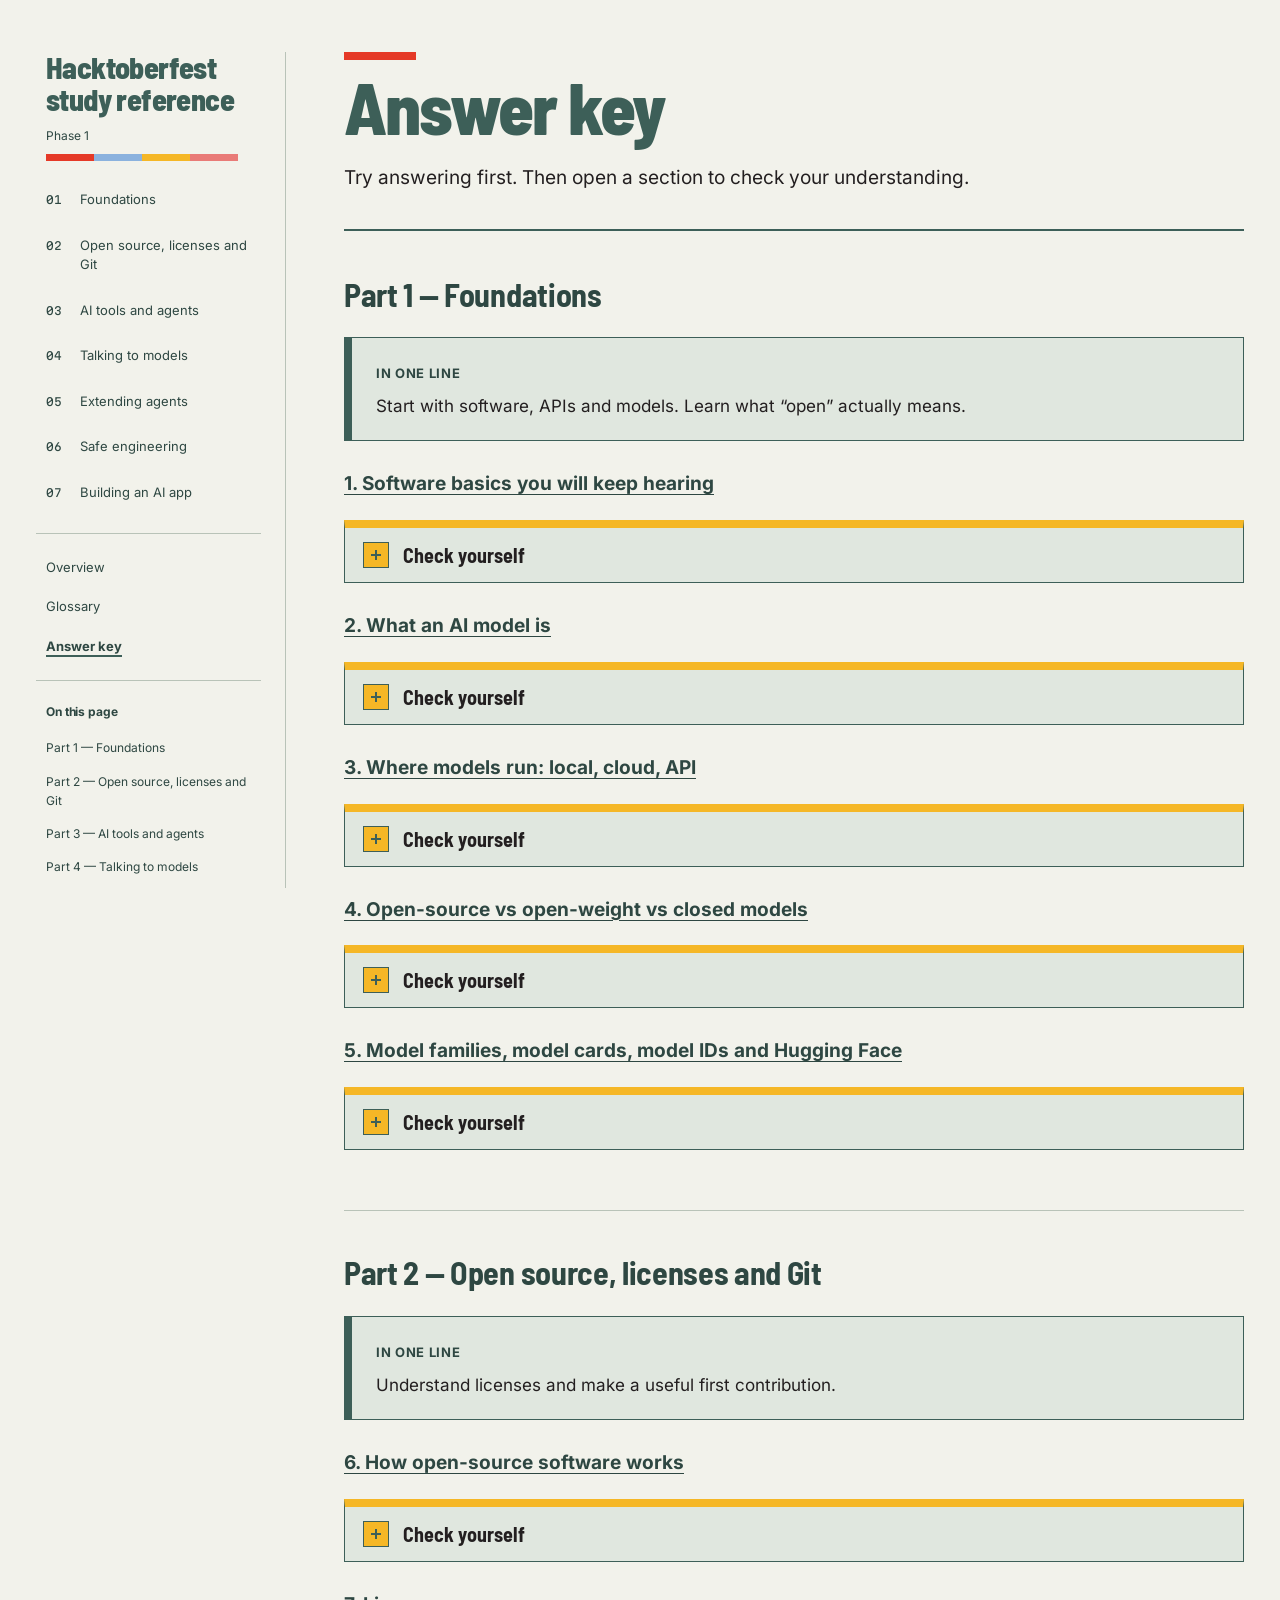
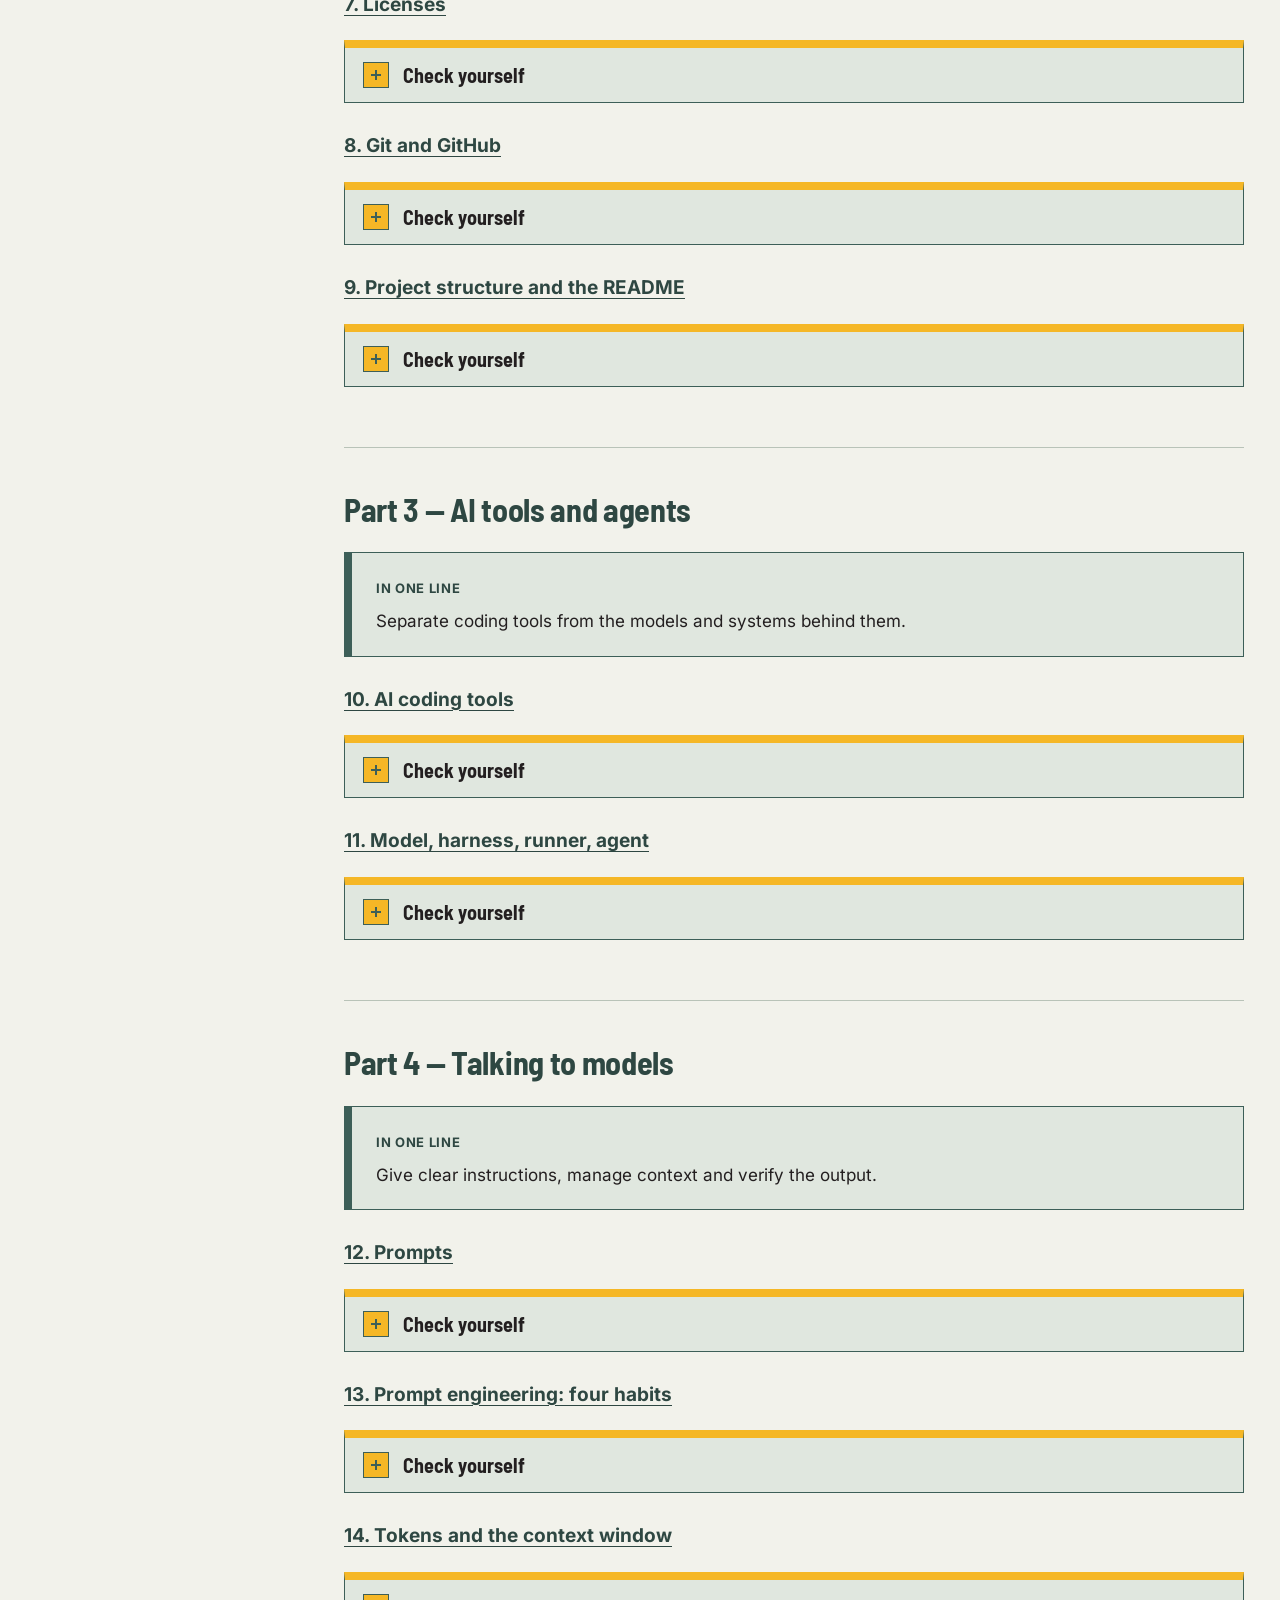
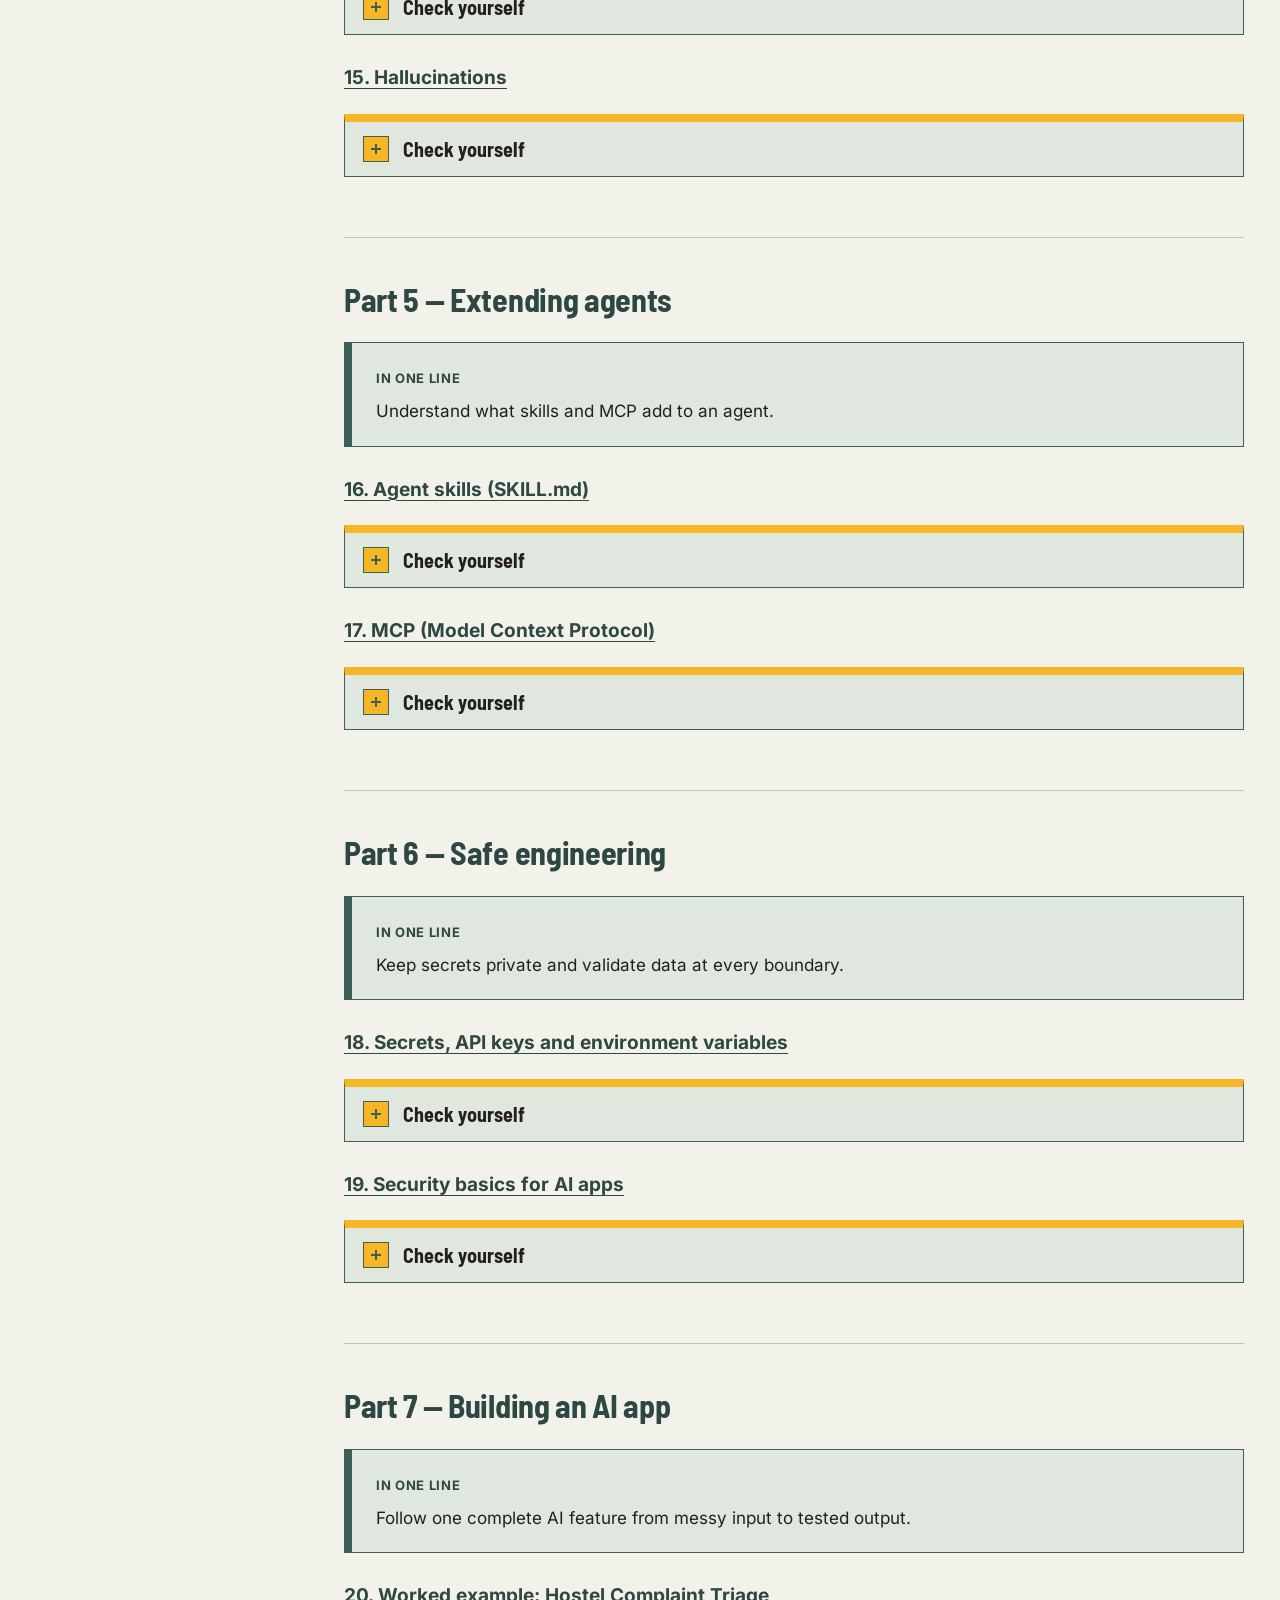
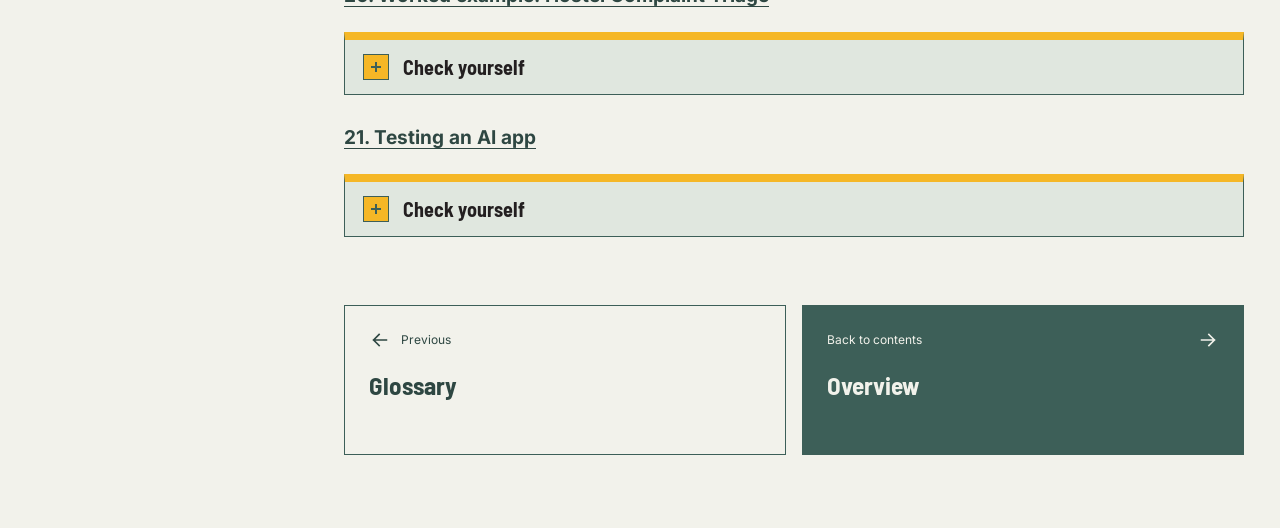
==== answers.html @ d486a361 "Deploy Hacktoberfest study reference" ====
<!doctype html><html lang="en">
<head><meta charset="utf-8"><meta name="viewport" content="width=device-width,initial-scale=1"><title>Answer key · Hacktoberfest study reference</title><meta name="description" content="Phase 1 study notes for first-year B.Tech students at NST SMRU."><link rel="stylesheet" href="assets/style.css"><script src="assets/site.js" defer></script></head>
<body><a class="skip" href="#main">Skip to content</a><div class="layout">
<aside aria-label="Study navigation"><a class="site-name" href="index.html">Hacktoberfest<br> study reference<span class="site-phase">Phase 1</span></a><details class="sidebar-menu" open><summary>Contents</summary><div class="sidebar-panel">
<nav class="part-nav" aria-label="Study Parts"><a href="part-1.html"><span class="nav-number">01</span><span>Foundations</span></a><a href="part-2.html"><span class="nav-number">02</span><span>Open source, licenses and Git</span></a><a href="part-3.html"><span class="nav-number">03</span><span>AI tools and agents</span></a><a href="part-4.html"><span class="nav-number">04</span><span>Talking to models</span></a><a href="part-5.html"><span class="nav-number">05</span><span>Extending agents</span></a><a href="part-6.html"><span class="nav-number">06</span><span>Safe engineering</span></a><a href="part-7.html"><span class="nav-number">07</span><span>Building an AI app</span></a></nav>
<nav class="reference-nav" aria-label="Reference pages"><a href="index.html">Overview</a><a href="glossary.html">Glossary</a><a href="answers.html" aria-current="page">Answer key</a></nav>
<nav class="page-toc" aria-label="On this page"><h2>On this page</h2><a href="#answer-part-1">Part 1 — Foundations</a><a href="#answer-part-2">Part 2 — Open source, licenses and Git</a><a href="#answer-part-3">Part 3 — AI tools and agents</a><a href="#answer-part-4">Part 4 — Talking to models</a><a href="#answer-part-5">Part 5 — Extending agents</a><a href="#answer-part-6">Part 6 — Safe engineering</a><a href="#answer-part-7">Part 7 — Building an AI app</a></nav></div></details></aside>
<main id="main">
<div class="page-heading"><h1>Answer key</h1><p>Try answering first. Then open a section to check your understanding.</p></div>
<section id="answer-part-1"><h2>Part 1 — Foundations</h2><div class="one-line"><strong>In one line</strong><p>Start with software, APIs and models. Learn what “open” actually means.</p></div><h3><a href="part-1.html#section-1">1. Software basics you will keep hearing</a></h3><details class="check"><summary>Check yourself</summary><ol><li><p><strong>What is the difference between the frontend and the backend?</strong></p><details class="answer-reveal"><summary>Reveal answer</summary><div class="answer">The frontend is what users see. The backend runs on a server and handles data and logic.</div></details></li><li><p><strong>Name the parts of an API request.</strong></p><details class="answer-reveal"><summary>Reveal answer</summary><div class="answer">Method, URL, headers, and body.</div></details></li><li><p><strong>What does status code 401 usually mean?</strong></p><details class="answer-reveal"><summary>Reveal answer</summary><div class="answer">A missing or wrong key (unauthorized).</div></details></li></ol></details><h3><a href="part-1.html#section-2">2. What an AI model is</a></h3><details class="check"><summary>Check yourself</summary><ol><li><p><strong>What is the difference between training and inference?</strong></p><details class="answer-reveal"><summary>Reveal answer</summary><div class="answer">Training adjusts the weights by learning from examples. Inference uses the trained model on new input.</div></details></li><li><p><strong>What does &quot;7B&quot; tell you about a model?</strong></p><details class="answer-reveal"><summary>Reveal answer</summary><div class="answer">It has about 7 billion parameters.</div></details></li><li><p><strong>Name two things besides weights that you need to run a model.</strong></p><details class="answer-reveal"><summary>Reveal answer</summary><div class="answer">Any two of: architecture, tokenizer, configuration, compatible software.</div></details></li></ol></details><h3><a href="part-1.html#section-3">3. Where models run: local, cloud, API</a></h3><details class="check"><summary>Check yourself</summary><ol><li><p><strong>Give one advantage and one disadvantage of running a model locally.</strong></p><details class="answer-reveal"><summary>Reveal answer</summary><div class="answer">For example: it&#x27;s free and private, but it&#x27;s limited by your laptop&#x27;s memory and speed.</div></details></li><li><p><strong>Is Ollama a model?</strong></p><details class="answer-reveal"><summary>Reveal answer</summary><div class="answer">No. It&#x27;s a runner.</div></details></li><li><p><strong>What does quantization do?</strong></p><details class="answer-reveal"><summary>Reveal answer</summary><div class="answer">It stores the weights with fewer bits, so the model is smaller and faster, with a small quality loss.</div></details></li></ol></details><h3><a href="part-1.html#section-4">4. Open-source vs open-weight vs closed models</a></h3><details class="check"><summary>Check yourself</summary><ol><li><p><strong>A company lets you use its model only through an API. Is the model open-weight?</strong></p><details class="answer-reveal"><summary>Reveal answer</summary><div class="answer">No. API-only access isn&#x27;t open-weight.</div></details></li><li><p><strong>Does the OSI definition require every piece of training data to be public?</strong></p><details class="answer-reveal"><summary>Reveal answer</summary><div class="answer">No. It requires enough information about the data.</div></details></li><li><p><strong>Is &quot;free to use&quot; the same as &quot;open source&quot;?</strong></p><details class="answer-reveal"><summary>Reveal answer</summary><div class="answer">No.</div></details></li></ol></details><h3><a href="part-1.html#section-5">5. Model families, model cards, model IDs and Hugging Face</a></h3><details class="check"><summary>Check yourself</summary><ol><li><p><strong>Why is &quot;we use Gemma&quot; not specific enough?</strong></p><details class="answer-reveal"><summary>Reveal answer</summary><div class="answer">Gemma is a family with many models. You need the exact model ID.</div></details></li><li><p><strong>What three things should you record about any model you use?</strong></p><details class="answer-reveal"><summary>Reveal answer</summary><div class="answer">The exact model ID and version, the source URL, and the license.</div></details></li><li><p><strong>What is a gated model?</strong></p><details class="answer-reveal"><summary>Reveal answer</summary><div class="answer">A model you must log in and accept the license for before downloading.</div></details></li></ol></details></section>
<section id="answer-part-2"><h2>Part 2 — Open source, licenses and Git</h2><div class="one-line"><strong>In one line</strong><p>Understand licenses and make a useful first contribution.</p></div><h3><a href="part-2.html#section-6">6. How open-source software works</a></h3><details class="check"><summary>Check yourself</summary><ol><li><p><strong>What is the difference between a fork and a branch?</strong></p><details class="answer-reveal"><summary>Reveal answer</summary><div class="answer">A fork is your own copy of someone&#x27;s repo. A branch is a line of work inside one repo.</div></details></li><li><p><strong>Which file explains how to contribute to a project?</strong></p><details class="answer-reveal"><summary>Reveal answer</summary><div class="answer">CONTRIBUTING.md.</div></details></li><li><p><strong>What makes a good first PR?</strong></p><details class="answer-reveal"><summary>Reveal answer</summary><div class="answer">Small, focused, tested, actually needed, and explained clearly.</div></details></li></ol></details><h3><a href="part-2.html#section-7">7. Licenses</a></h3><details class="check"><summary>Check yourself</summary><ol><li><p><strong>A repo is public but has no LICENSE. Can you freely copy its code?</strong></p><details class="answer-reveal"><summary>Reveal answer</summary><div class="answer">No. There is no automatic permission.</div></details></li><li><p><strong>When do GPL&#x27;s &quot;share the source&quot; duties apply?</strong></p><details class="answer-reveal"><summary>Reveal answer</summary><div class="answer">When you distribute the program or a changed copy.</div></details></li><li><p><strong>Your app is MIT and uses Gemma. Is Gemma now under MIT?</strong></p><details class="answer-reveal"><summary>Reveal answer</summary><div class="answer">No. Gemma keeps its own terms.</div></details></li></ol></details><h3><a href="part-2.html#section-8">8. Git and GitHub</a></h3><details class="check"><summary>Check yourself</summary><ol><li><p><strong>What is a commit?</strong></p><details class="answer-reveal"><summary>Reveal answer</summary><div class="answer">A saved snapshot of changes, with a message.</div></details></li><li><p><strong>Which command shows what will go into your next commit?</strong></p><details class="answer-reveal"><summary>Reveal answer</summary><div class="answer">git status.</div></details></li><li><p><strong>Why should .env be listed in .gitignore?</strong></p><details class="answer-reveal"><summary>Reveal answer</summary><div class="answer">So real keys never get committed.</div></details></li></ol></details><h3><a href="part-2.html#section-9">9. Project structure and the README</a></h3><details class="check"><summary>Check yourself</summary><ol><li><p><strong>Name four things a README should contain.</strong></p><details class="answer-reveal"><summary>Reveal answer</summary><div class="answer">Any four: what it does and for whom, features and the model&#x27;s role, model ID, source and license, setup steps, how to run and test, limitations, the app license.</div></details></li><li><p><strong>Why commit .env.example but not .env?</strong></p><details class="answer-reveal"><summary>Reveal answer</summary><div class="answer">.env.example holds only fake values that show what&#x27;s needed. .env holds real secrets.</div></details></li></ol></details></section>
<section id="answer-part-3"><h2>Part 3 — AI tools and agents</h2><div class="one-line"><strong>In one line</strong><p>Separate coding tools from the models and systems behind them.</p></div><h3><a href="part-3.html#section-10">10. AI coding tools</a></h3><details class="check"><summary>Check yourself</summary><ol><li><p><strong>Name one chat assistant, one GUI agent, and one terminal agent.</strong></p><details class="answer-reveal"><summary>Reveal answer</summary><div class="answer">For example ChatGPT, Cursor, and Claude Code.</div></details></li><li><p><strong>Does a terminal agent always ask before running a command?</strong></p><details class="answer-reveal"><summary>Reveal answer</summary><div class="answer">No. It can auto-approve if that&#x27;s turned on.</div></details></li><li><p><strong>Is one category of tool always more autonomous than another?</strong></p><details class="answer-reveal"><summary>Reveal answer</summary><div class="answer">No. It depends on the tool and its settings.</div></details></li></ol></details><h3><a href="part-3.html#section-11">11. Model, harness, runner, agent</a></h3><details class="check"><summary>Check yourself</summary><ol><li><p><strong>Is Ollama a model, a runner, or a harness? What about OpenCode?</strong></p><details class="answer-reveal"><summary>Reveal answer</summary><div class="answer">Ollama is a runner. OpenCode is a harness.</div></details></li><li><p><strong>Why can&#x27;t a model edit your files by itself?</strong></p><details class="answer-reveal"><summary>Reveal answer</summary><div class="answer">The harness must provide and allow file tools.</div></details></li><li><p><strong>Write down the steps of the agent loop.</strong></p><details class="answer-reveal"><summary>Reveal answer</summary><div class="answer">Goal → look at context → choose action → use tool → look at result → update plan → repeat or stop.</div></details></li></ol></details></section>
<section id="answer-part-4"><h2>Part 4 — Talking to models</h2><div class="one-line"><strong>In one line</strong><p>Give clear instructions, manage context and verify the output.</p></div><h3><a href="part-4.html#section-12">12. Prompts</a></h3><details class="check"><summary>Check yourself</summary><ol><li><p><strong>List four things that can be part of a prompt.</strong></p><details class="answer-reveal"><summary>Reveal answer</summary><div class="answer">The task, extra rules, earlier messages, and attached files.</div></details></li><li><p><strong>What is the difference between a system prompt and a user prompt?</strong></p><details class="answer-reveal"><summary>Reveal answer</summary><div class="answer">The system prompt is the app&#x27;s standing instructions. The user prompt is the actual message.</div></details></li></ol></details><h3><a href="part-4.html#section-13">13. Prompt engineering: four habits</a></h3><details class="check"><summary>Check yourself</summary><ol><li><p><strong>What is few-shot prompting?</strong></p><details class="answer-reveal"><summary>Reveal answer</summary><div class="answer">Giving one or two small examples of the output you want.</div></details></li><li><p><strong>What are the four parts of Habit 2?</strong></p><details class="answer-reveal"><summary>Reveal answer</summary><div class="answer">Role, context, format, why.</div></details></li><li><p><strong>Why ask for null instead of a guessed room number?</strong></p><details class="answer-reveal"><summary>Reveal answer</summary><div class="answer">So the model doesn&#x27;t invent data; an honest blank is better than a wrong room.</div></details></li></ol></details><h3><a href="part-4.html#section-14">14. Tokens and the context window</a></h3><details class="check"><summary>Check yourself</summary><ol><li><p><strong>Roughly how many English words fit in 100 tokens?</strong></p><details class="answer-reveal"><summary>Reveal answer</summary><div class="answer">About 75.</div></details></li><li><p><strong>Does the model&#x27;s reply use context window space?</strong></p><details class="answer-reveal"><summary>Reveal answer</summary><div class="answer">Yes.</div></details></li><li><p><strong>Your chat has become long and confused. What should you do?</strong></p><details class="answer-reveal"><summary>Reveal answer</summary><div class="answer">Start a fresh chat and share only what matters.</div></details></li></ol></details><h3><a href="part-4.html#section-15">15. Hallucinations</a></h3><details class="check"><summary>Check yourself</summary><ol><li><p><strong>Why do models hallucinate?</strong></p><details class="answer-reveal"><summary>Reveal answer</summary><div class="answer">They predict text that sounds right and don&#x27;t automatically check facts.</div></details></li><li><p><strong>What should you check before running pip install on a package an AI suggested?</strong></p><details class="answer-reveal"><summary>Reveal answer</summary><div class="answer">That the package really exists on PyPI or npm, by reading its official page.</div></details></li></ol></details></section>
<section id="answer-part-5"><h2>Part 5 — Extending agents</h2><div class="one-line"><strong>In one line</strong><p>Understand what skills and MCP add to an agent.</p></div><h3><a href="part-5.html#section-16">16. Agent skills (SKILL.md)</a></h3><details class="check"><summary>Check yourself</summary><ol><li><p><strong>What file must every skill have?</strong></p><details class="answer-reveal"><summary>Reveal answer</summary><div class="answer">SKILL.md.</div></details></li><li><p><strong>Does adding a skill give an agent access to GitHub?</strong></p><details class="answer-reveal"><summary>Reveal answer</summary><div class="answer">No.</div></details></li><li><p><strong>What makes a skill good?</strong></p><details class="answer-reveal"><summary>Reveal answer</summary><div class="answer">A specific trigger, concrete steps, and a result you can check.</div></details></li></ol></details><h3><a href="part-5.html#section-17">17. MCP (Model Context Protocol)</a></h3><details class="check"><summary>Check yourself</summary><ol><li><p><strong>What is the difference between an MCP host and an MCP server?</strong></p><details class="answer-reveal"><summary>Reveal answer</summary><div class="answer">The host is the AI app. The server offers tools to it.</div></details></li><li><p><strong>How is a skill different from an MCP server?</strong></p><details class="answer-reveal"><summary>Reveal answer</summary><div class="answer">A skill gives steps to follow. An MCP server provides a connection to an outside tool.</div></details></li><li><p><strong>What does &quot;least privilege&quot; mean?</strong></p><details class="answer-reveal"><summary>Reveal answer</summary><div class="answer">Giving only the access that is really needed.</div></details></li></ol></details></section>
<section id="answer-part-6"><h2>Part 6 — Safe engineering</h2><div class="one-line"><strong>In one line</strong><p>Keep secrets private and validate data at every boundary.</p></div><h3><a href="part-6.html#section-18">18. Secrets, API keys and environment variables</a></h3><details class="check"><summary>Check yourself</summary><ol><li><p><strong>Which is safe to commit: .env or .env.example?</strong></p><details class="answer-reveal"><summary>Reveal answer</summary><div class="answer">.env.example.</div></details></li><li><p><strong>You pushed a key and deleted it in the next commit. Are you safe?</strong></p><details class="answer-reveal"><summary>Reveal answer</summary><div class="answer">No. The key is still in Git history, so rotate it now.</div></details></li><li><p><strong>Why shouldn&#x27;t an API key be in browser code?</strong></p><details class="answer-reveal"><summary>Reveal answer</summary><div class="answer">Anyone can read browser code and steal the key.</div></details></li></ol></details><h3><a href="part-6.html#section-19">19. Security basics for AI apps</a></h3><details class="check"><summary>Check yourself</summary><ol><li><p><strong>What is prompt injection?</strong></p><details class="answer-reveal"><summary>Reveal answer</summary><div class="answer">Hidden instructions inside outside text that try to control the model.</div></details></li><li><p><strong>Why should you validate the model&#x27;s output?</strong></p><details class="answer-reveal"><summary>Reveal answer</summary><div class="answer">It can be broken or wrong, and bad data could crash the app or mislead users.</div></details></li></ol></details></section>
<section id="answer-part-7"><h2>Part 7 — Building an AI app</h2><div class="one-line"><strong>In one line</strong><p>Follow one complete AI feature from messy input to tested output.</p></div><h3><a href="part-7.html#section-20">20. Worked example: Hostel Complaint Triage</a></h3><details class="check"><summary>Check yourself</summary><ol><li><p><strong>List the five steps of the MVP flow.</strong></p><details class="answer-reveal"><summary>Reveal answer</summary><div class="answer">Submit message → backend sends it to the model → model returns JSON → backend validates it → dashboard shows the card and allows correction.</div></details></li><li><p><strong>In the code sketch, why is JSON.parse not the last step?</strong></p><details class="answer-reveal"><summary>Reveal answer</summary><div class="answer">The model&#x27;s JSON can still have missing or wrong values, so you must validate it.</div></details></li></ol></details><h3><a href="part-7.html#section-21">21. Testing an AI app</a></h3><details class="check"><summary>Check yourself</summary><ol><li><p><strong>Name three tricky inputs to test in a triage app.</strong></p><details class="answer-reveal"><summary>Reveal answer</summary><div class="answer">Any three: no room number, slang or typos, duplicates, mixed urgency signals.</div></details></li><li><p><strong>What should your app do if the model returns invalid JSON?</strong></p><details class="answer-reveal"><summary>Reveal answer</summary><div class="answer">Show a clear error or retry, and not crash or save bad data.</div></details></li></ol></details></section>
<nav class="pager" aria-label="Previous and next pages"><a class="page-prev" rel="prev" href="glossary.html"><span class="pager-direction"><svg viewBox="0 0 24 24" width="22" height="22" aria-hidden="true" focusable="false"><path d="M5 12h14m-6-6 6 6-6 6" fill="none" stroke="currentColor" stroke-width="1.8" stroke-linecap="square"/></svg><small>Previous</small></span><strong>Glossary</strong></a><a class="page-next" rel="next" href="index.html"><span class="pager-direction"><small>Back to contents</small><svg viewBox="0 0 24 24" width="22" height="22" aria-hidden="true" focusable="false"><path d="M5 12h14m-6-6 6 6-6 6" fill="none" stroke="currentColor" stroke-width="1.8" stroke-linecap="square"/></svg></span><strong>Overview</strong></a></nav></main></div><p id="copy-status" class="sr-only" role="status" aria-live="polite"></p></body></html>
---- assets/style.css ----
@import url('fonts.css');
:root{--forest:#3d5f58;--deep:#2e4742;--ink:#231f20;--paper:#f2f2eb;--sky:#8bb2de;--ochre:#f5b726;--pink:#e97b77;--orange:#e53927;--maroon:#671912;--line:#b9c3b8;color-scheme:light;font-family:Inter,Arial,sans-serif;color:var(--ink);background:var(--paper);font-size:16px;line-height:1.65;scroll-padding-top:32px;scrollbar-color:var(--forest) var(--paper)}
*{box-sizing:border-box}body{margin:0}a{color:var(--deep);text-underline-offset:4px}a:hover{text-decoration-thickness:2px}button,input{font:inherit}button,a,input,summary{-webkit-tap-highlight-color:transparent}button,summary{cursor:pointer}a:focus-visible,button:focus-visible,summary:focus-visible,input:focus-visible,pre:focus-visible,.table-wrap:focus-visible{outline:3px solid var(--maroon);outline-offset:4px}::selection{background:var(--pink);color:var(--ink)}[hidden]{display:none!important}.skip{position:fixed;top:-100px;left:16px;z-index:20;background:var(--ochre);padding:12px}.skip:focus{top:12px}.sr-only{position:absolute;width:1px;height:1px;padding:0;overflow:hidden;clip-path:inset(50%);white-space:nowrap}
.layout{display:grid;grid-template-columns:250px minmax(0,1fr);gap:58px;max-width:1360px;margin:0 auto;padding:52px 36px 72px}aside{align-self:start;position:sticky;top:32px;max-height:calc(100vh - 64px);overflow:auto;padding:0 24px 8px 0;border-right:1px solid var(--line);scrollbar-width:thin}.site-name{display:block;position:relative;font-family:'Barlow Semi Condensed','Arial Narrow',Arial,sans-serif;font-size:30px;line-height:1.05;font-weight:800;letter-spacing:-.02em;text-decoration:none;color:var(--forest);padding:0 10px 34px}.site-name::after{content:'';position:absolute;left:10px;bottom:18px;width:48px;height:7px;background:var(--orange);box-shadow:48px 0 0 var(--sky),96px 0 0 var(--ochre),144px 0 0 var(--pink)}.site-phase{display:block;margin-top:12px;font:400 12px/1.5 Inter,Arial,sans-serif;letter-spacing:0;color:var(--deep)}.sidebar-menu{border:0}.sidebar-menu>summary{display:none}.sidebar-panel nav{display:flex;flex-direction:column}.part-nav{gap:4px}.part-nav a{display:grid;grid-template-columns:24px 1fr;gap:10px;align-items:start;padding:11px 10px;color:var(--deep);font-size:13px;line-height:1.5;text-decoration:none}.nav-number{font-family:'Martian Mono',monospace;font-size:11px;padding-top:2px}.part-nav a:hover,.reference-nav a:hover,.page-toc a:hover{background:#e0e7df}.part-nav a[aria-current="page"]{background:var(--forest);color:var(--paper);font-weight:700}.part-nav a[aria-current="page"]:focus-visible{outline-color:var(--maroon)}.reference-nav{margin-top:20px;padding:14px 0;border-block:1px solid var(--line)}.reference-nav a{padding:9px 10px;font-size:13px;text-decoration:none}.reference-nav a[aria-current="page"]{font-weight:700;text-decoration:underline;text-decoration-color:var(--forest);text-decoration-thickness:2px}.page-toc{padding-top:22px}.page-toc h2{font:700 12px/1.5 Inter,Arial,sans-serif;color:var(--deep);margin:0 10px 10px}.page-toc a{font-size:12px;line-height:1.6;padding:7px 10px;text-decoration:none}.page-toc a[aria-current="location"]{font-weight:700;text-decoration:underline}
main{min-width:0;max-width:900px}.page-heading{position:relative;padding:18px 0 36px;border-bottom:2px solid var(--forest);margin-bottom:44px}.page-heading::before{content:'';position:absolute;left:0;top:0;width:72px;height:8px;background:var(--orange)}.page-heading h1{font-family:'Barlow Semi Condensed','Arial Narrow',Arial,sans-serif;font-size:clamp(42px,5.3vw,72px);line-height:1;letter-spacing:-.025em;max-width:820px;color:var(--forest);margin:0 0 22px;font-weight:800;text-wrap:balance}.page-heading>p{font-size:19px;line-height:1.5;max-width:55ch;margin:0}h2,h3{line-height:1.2;text-wrap:balance}h2{font-family:'Barlow Semi Condensed','Arial Narrow',Arial,sans-serif;font-weight:700;font-size:32px;letter-spacing:-.01em;margin:0 0 24px;color:var(--deep)}h3{font-size:19px;margin:32px 0 12px}p{margin:0 0 18px}section{scroll-margin-top:32px;margin-bottom:60px}section+section{padding-top:42px;border-top:1px solid var(--line)}.section-no{font-family:'Martian Mono',monospace;display:block;color:var(--forest);font-size:13px;margin-bottom:12px}ul,ol{padding-left:24px;margin:16px 0 24px}li{margin:9px 0;padding-left:3px}.one-line{padding:20px 24px;background:#e0e7df;border:1px solid var(--forest);border-left:8px solid var(--forest);margin:0 0 26px}.one-line>strong{font-size:13px;color:var(--deep);text-transform:uppercase;letter-spacing:.05em}.one-line p{margin:7px 0 0;line-height:1.6}.key-points{margin:0 0 28px}.key-points li{margin:14px 0}#start{position:relative;background:var(--forest);color:var(--paper);padding:38px 40px 42px;border:2px solid var(--ink);box-shadow:8px 8px 0 var(--ochre)}#start::after{content:'';position:absolute;right:0;top:0;width:18px;height:72px;background:var(--orange)}#start h2{color:var(--paper);max-width:18ch}#start p{max-width:67ch}.primary{background:var(--pink);border:2px solid var(--ink);color:var(--ink);font-weight:700;display:inline-flex;gap:25px;padding:12px 18px;text-decoration:none;box-shadow:4px 4px 0 var(--maroon);margin:10px 0 26px}.primary:hover{background:var(--ochre)}.color-blocks{display:flex;max-width:280px;height:18px;margin-top:12px}.color-blocks i{flex:1;background:var(--orange)}.color-blocks i:nth-child(2){background:var(--sky)}.color-blocks i:nth-child(3){background:var(--ochre)}.color-blocks i:nth-child(4){background:var(--pink)}.cards{display:grid;grid-template-columns:repeat(2,minmax(0,1fr));gap:18px}.part-card{display:flex;flex-direction:column;position:relative;padding:30px 25px 25px;background:var(--paper);border:1.5px solid var(--forest);border-top-width:9px;text-decoration:none;color:var(--ink)}.part-card:nth-child(1){background:var(--sky);border-top-color:var(--orange)}.part-card:nth-child(2){border-top-color:var(--pink)}.part-card:nth-child(3){background:#e0e7df;border-top-color:var(--sky)}.part-card:nth-child(4){background:var(--ochre);border-top-color:var(--maroon)}.part-card:nth-child(5){background:var(--pink);border-top-color:var(--orange)}.part-card:nth-child(6){border-top-color:var(--ochre)}.part-card:nth-child(7){background:var(--forest);border-color:var(--forest);border-top-color:var(--orange);color:var(--paper)}.part-card:hover{border-color:var(--maroon);background:#e4e9e0;color:var(--ink)}.part-card h3{font-family:'Barlow Semi Condensed',Arial,sans-serif;font-size:31px;line-height:1.08;margin:18px 0 12px}.part-card p{font-size:14px;line-height:1.6;margin-bottom:24px}.part-number{font-family:'Martian Mono',monospace;font-size:11px;line-height:1.7}.card-link{font-weight:700;font-size:13px;margin-top:auto;display:flex;justify-content:space-between}.part-card:last-child{grid-column:1/-1}.part-card:last-child h3{margin-top:14px}
/* Native disclosures keep keyboard and no-script behavior; authored markers match the brand. */
details{border:0}summary{list-style:none;min-height:52px;display:flex;align-items:center;gap:14px;font-size:14px;font-weight:700;line-height:1.5}summary::-webkit-details-marker{display:none}summary::before{content:'';flex:0 0 24px;width:24px;height:24px;border:1px solid var(--forest);background:linear-gradient(var(--forest),var(--forest)) center/10px 2px no-repeat,linear-gradient(var(--forest),var(--forest)) center/2px 10px no-repeat,var(--paper)}details[open]>summary::before{background:linear-gradient(var(--forest),var(--forest)) center/10px 2px no-repeat,var(--ochre)}summary:hover{color:var(--maroon)}.full-notes{margin-top:28px;border:1px solid var(--forest);border-top:8px solid var(--sky);background:var(--paper)}.full-notes>summary{padding:14px 18px;background:#e9ece4;font:700 20px/1.2 'Barlow Semi Condensed','Arial Narrow',Arial,sans-serif}.full-notes>summary::before{border-color:var(--forest);background:linear-gradient(var(--forest),var(--forest)) center/10px 2px no-repeat,linear-gradient(var(--forest),var(--forest)) center/2px 10px no-repeat,var(--sky)}.full-notes>summary:hover{background:var(--sky);color:var(--ink)}.full-notes[open]{padding:0 22px 20px}.full-notes[open]>summary{margin:0 -22px 20px;border-bottom:1px solid var(--forest);background:var(--sky)}.full-notes[open]>summary::before{background:linear-gradient(var(--forest),var(--forest)) center/10px 2px no-repeat,var(--sky)}.check{margin-top:24px;border:1px solid var(--forest);border-top:8px solid var(--ochre);background:var(--paper)}.check>summary{padding:14px 18px;background:#e0e7df;font:700 20px/1.2 'Barlow Semi Condensed','Arial Narrow',Arial,sans-serif}.check>summary::before{border-color:var(--forest);background:linear-gradient(var(--forest),var(--forest)) center/10px 2px no-repeat,linear-gradient(var(--forest),var(--forest)) center/2px 10px no-repeat,var(--ochre)}.check>summary:hover{background:var(--ochre);color:var(--ink)}.check[open]>summary{border-bottom:1px solid var(--forest);background:var(--ochre)}.check[open]>summary::before{background:linear-gradient(var(--forest),var(--forest)) center/10px 2px no-repeat,var(--ochre)}.check>ol{padding:2px 24px 0 45px;margin:20px 0}.check>ol>li{margin:0 0 26px;padding-left:5px}.check>ol>li:last-child{margin-bottom:18px}.check li p{margin:0 0 12px}.check>p{padding:22px 20px 0}.answer-reveal{margin:0;border:0}.answer-reveal>summary{display:inline-flex;min-height:40px;font-size:12px;gap:9px;color:var(--deep);font-weight:700;padding:4px 0}.answer-reveal>summary::before{width:18px;height:18px;flex-basis:18px;background-size:8px 2px,2px 8px}.answer-reveal[open]>summary::before{background:linear-gradient(var(--forest),var(--forest)) center/8px 2px no-repeat,var(--ochre)}.answer{background:#e6e9df;padding:16px 18px;margin-top:8px;color:var(--deep);line-height:1.65;font-size:15px}.check>.answer-reveal{margin:0 20px 20px}
.code{display:grid;grid-template-columns:1fr auto;margin:24px 0;background:var(--deep);color:var(--paper);border:1px solid var(--forest)}.code::before{content:'CODE';align-self:center;padding:12px 0 10px 18px;font:700 10px/1 'Martian Mono',Consolas,monospace;letter-spacing:.12em;color:var(--sky)}.code pre{grid-column:1/-1;overflow:auto;line-height:1.65;padding:18px 22px 22px;margin:0;border-top:1px solid rgba(242,242,235,.28);tab-size:2;font-size:13px;scrollbar-color:var(--sky) var(--deep)}.code code{font-family:'Martian Mono',Consolas,monospace;font-size:12px}.copy{position:static;align-self:center;min-width:74px;margin:7px 9px 7px 0;border:1px solid var(--paper);background:var(--forest);color:var(--paper);font-size:12px;line-height:1.4;padding:7px 12px}.copy:hover{background:var(--paper);color:var(--ink)}.copy:focus-visible{outline-color:var(--ochre)}.table-wrap{overflow:auto;margin:24px 0;max-width:100%}table{border-collapse:collapse;width:100%;font-size:14px;line-height:1.6}th,td{padding:14px 16px;border:1px solid var(--line);text-align:left;vertical-align:top;min-width:120px}th{background:var(--forest);color:var(--paper);font-weight:700}tr:nth-child(even){background:#e8ece3}.diagrams{display:grid;grid-template-columns:repeat(auto-fit,minmax(245px,1fr));gap:20px;margin:28px 0}.diagram{margin:0;background:#e9ece4;border:1px solid var(--line);padding:16px;display:flex;flex-direction:column;align-items:center}.diagram>div{width:100%;max-width:360px}.diagram svg{display:block;width:100%;height:auto}.diagram figcaption{font-size:13px;line-height:1.6;max-width:56ch;margin:12px 0 0;align-self:stretch}.diagram figcaption strong{display:inline-block;margin-bottom:5px}
.pager{display:grid;grid-template-columns:minmax(0,1fr) minmax(0,1fr);gap:16px;padding-top:8px;margin-top:12px}.pager>a,.pager-start{display:flex;flex-direction:column;align-items:flex-start;gap:20px;padding:23px 24px;min-height:150px;border:1px solid var(--forest);text-decoration:none;color:var(--deep)}.pager-direction{display:flex;align-items:center;gap:10px;width:100%}.pager-direction small,.pager-start small{font-size:12px;font-weight:400;line-height:1.5}.page-prev .pager-direction svg{transform:rotate(180deg)}.pager strong{font-family:'Barlow Semi Condensed',Arial,sans-serif;font-size:25px;line-height:1.15;font-weight:700;text-wrap:balance}.pager>a.page-next{background:var(--forest);color:var(--paper)}.page-next .pager-direction{justify-content:space-between}.pager>a:hover{background:#e0e7df}.pager>a.page-next:hover{background:var(--deep)}.pager>a.page-next:focus-visible{outline-color:var(--maroon)}.pager-start{border-color:var(--line);justify-content:center;gap:10px}.pager-start>span{font-size:13px;max-width:22ch}.glossary{margin:20px 0}.term{display:grid;grid-template-columns:180px 1fr;gap:22px;border-bottom:1px solid var(--line);padding:16px 0}.term dt{font-weight:700}.term dd{margin:0}.search-label{display:block;font-size:14px;font-weight:700;margin-bottom:8px}input[type=search]{width:100%;padding:13px 16px;border:1.5px solid var(--forest);background:var(--paper);color:var(--ink);border-radius:0}input::placeholder{color:var(--forest);opacity:1}#term-count{font-size:12px;margin-top:8px;color:var(--deep)}
@media(min-width:1200px){main{font-size:17px}.page-heading h1{font-size:72px}}
@media(max-width:1000px) and (min-width:821px){.layout{grid-template-columns:210px minmax(0,1fr);gap:32px;padding-inline:24px}.site-name{font-size:27px}.pager>a,.pager-start{padding:20px 18px}.pager strong{font-size:22px}}
@media(max-width:820px){:root{scroll-padding-top:130px}.layout{display:block;padding:0 22px 48px}aside{position:sticky;top:0;z-index:4;max-height:none;overflow:visible;background:var(--paper);border-right:0;border-bottom:1px solid var(--forest);padding:16px 0;margin:0 0 32px;display:grid;grid-template-columns:minmax(0,1fr) auto;gap:16px;align-items:center}.site-name{font-size:25px;padding:0;line-height:1.05}.site-name::after{display:none}.site-name br{display:none}.site-name br::after{content:' '}.site-phase{font-size:11px;margin-top:5px}.sidebar-menu>summary{display:flex;border:1px solid var(--forest);padding:8px 12px;min-height:44px;font-size:12px;gap:10px}.sidebar-menu>summary::before{width:18px;height:18px;flex-basis:18px;background-size:8px 2px,2px 8px}.sidebar-menu[open]>summary{background:var(--ochre)}.sidebar-menu[open]>summary::before{background:linear-gradient(var(--forest),var(--forest)) center/8px 2px no-repeat,var(--ochre)}.sidebar-panel{position:absolute;top:100%;left:0;right:0;max-height:70vh;overflow:auto;overscroll-behavior:contain;background:var(--paper);border:1px solid var(--forest);border-top:0;padding:18px 14px 24px}.sidebar-panel .part-nav a{font-size:14px}.page-heading h1{font-size:52px}.page-heading{margin-bottom:32px;padding-bottom:28px}.page-heading>p{font-size:17px}h2{font-size:29px}.diagram>div{max-width:350px}section{scroll-margin-top:130px}.term{grid-template-columns:145px 1fr;gap:16px}}
@media(max-width:520px){.layout{padding-inline:18px}aside{gap:12px;padding:16px 0}.site-name{font-size:23px;max-width:210px}.site-name br{display:block}.sidebar-menu>summary{padding:9px 10px;gap:8px}.page-heading{padding-top:16px}.page-heading::before{width:54px;height:7px}.page-heading h1{font-size:43px}#start{padding:30px 24px 34px;box-shadow:6px 6px 0 var(--ochre)}#start::after{width:12px;height:52px}.cards{grid-template-columns:1fr}.part-card:last-child{grid-column:auto}.part-card{padding:25px 23px 23px}.one-line{padding:18px;border-left-width:6px}.full-notes>summary,.check>summary{padding:13px 14px;font-size:19px}.full-notes[open]{padding-inline:16px}.full-notes[open]>summary{margin-inline:-16px}.check>ol{padding-left:37px;padding-right:16px}.check>p{padding-inline:16px}.check>.answer-reveal{margin-inline:16px}.term{display:block}.term dd{margin-top:5px}.diagrams{display:block}.diagram{margin-bottom:20px;padding:10px}.pager{grid-template-columns:1fr;gap:12px}.pager>a{min-height:118px;padding:20px;gap:16px}.pager strong{font-size:25px}.pager-start{display:none}h2{font-size:28px}.full-notes{font-size:15px}.table-wrap table{font-size:13px}.code::before{padding-left:14px}.code pre{padding:16px 14px 18px}.copy{min-width:68px;padding-inline:10px}section{margin-bottom:44px}section+section{padding-top:32px}}
@media(prefers-reduced-motion:no-preference){a,button,summary{transition:background-color 130ms ease-out}}
@media print{aside,.pager,.copy,.skip{display:none}.layout{display:block;padding:0}main{max-width:none}.page-heading h1{font-size:36px}.check{break-inside:avoid}.diagram{break-inside:avoid}a{color:inherit}.full-notes>summary{display:none}.full-notes::details-content{display:block}.code pre{white-space:pre-wrap;color:#231f20}.code{background:#f2f2eb}}
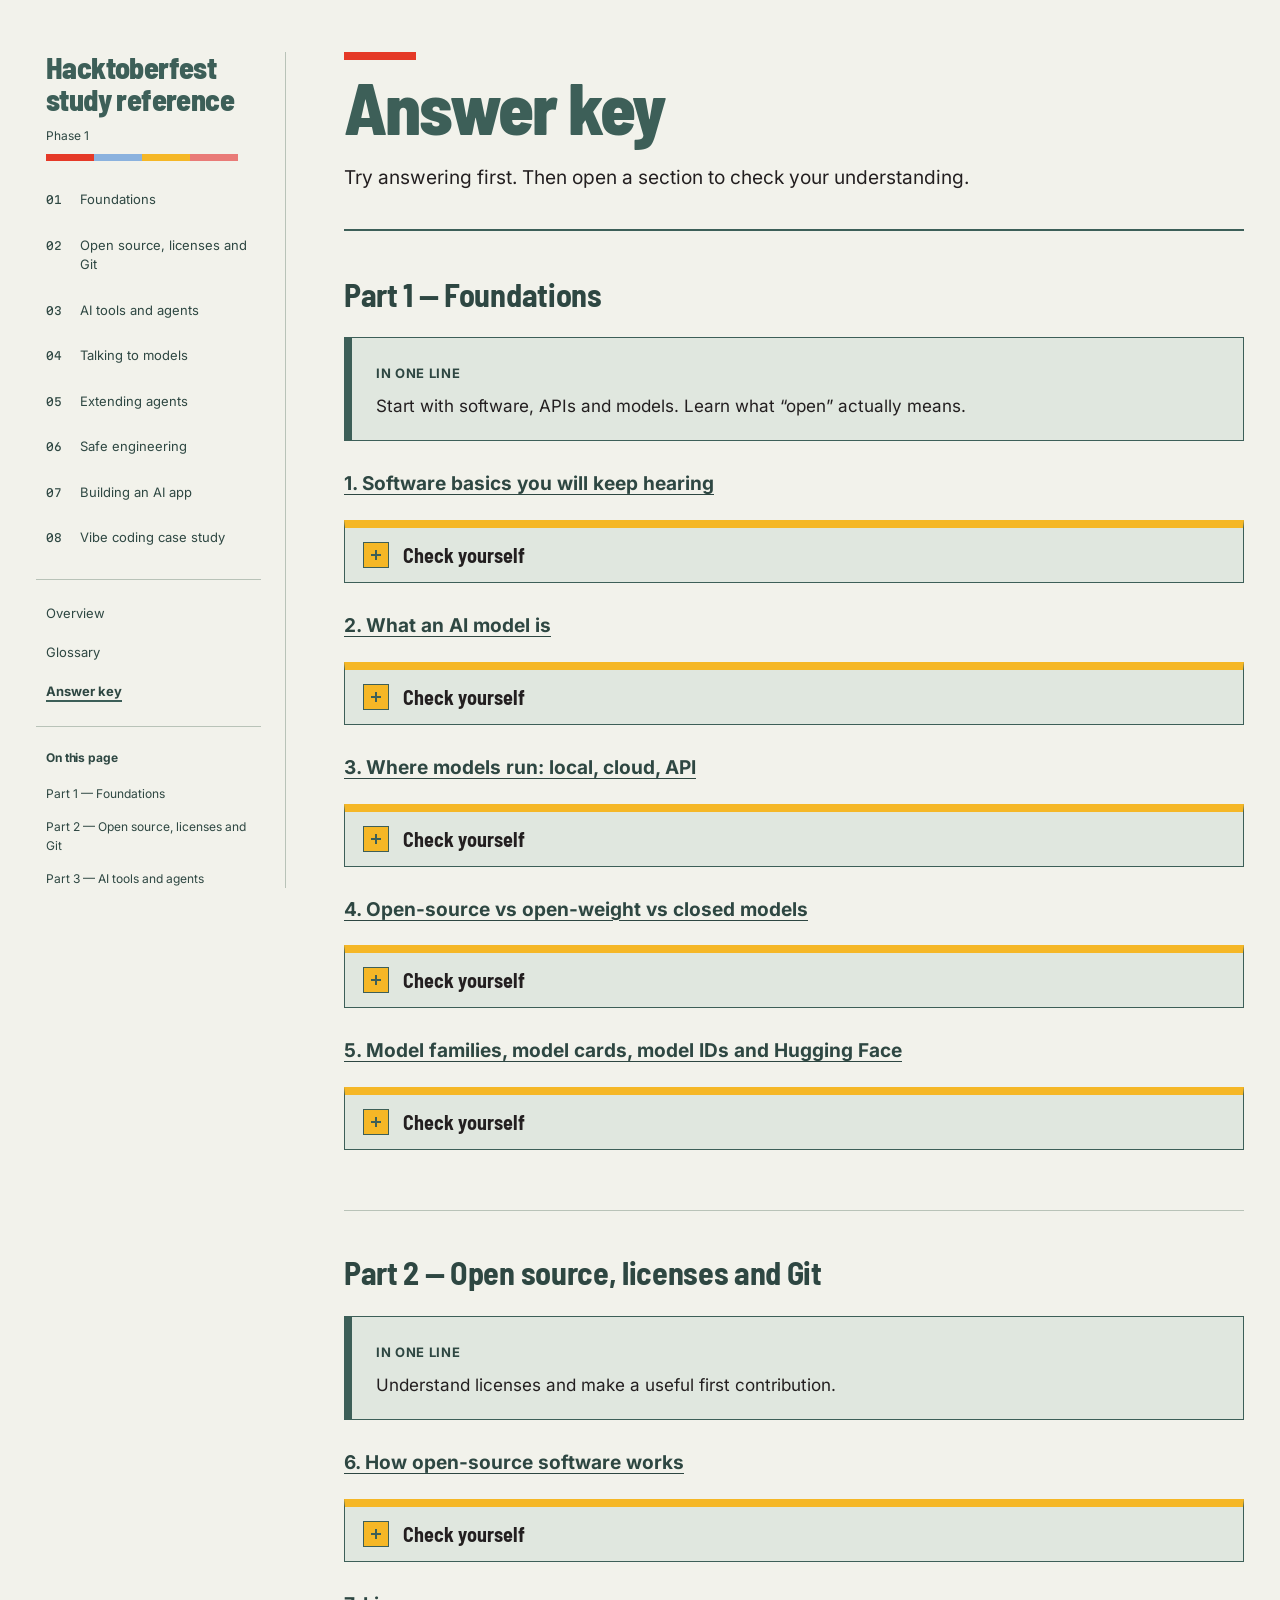
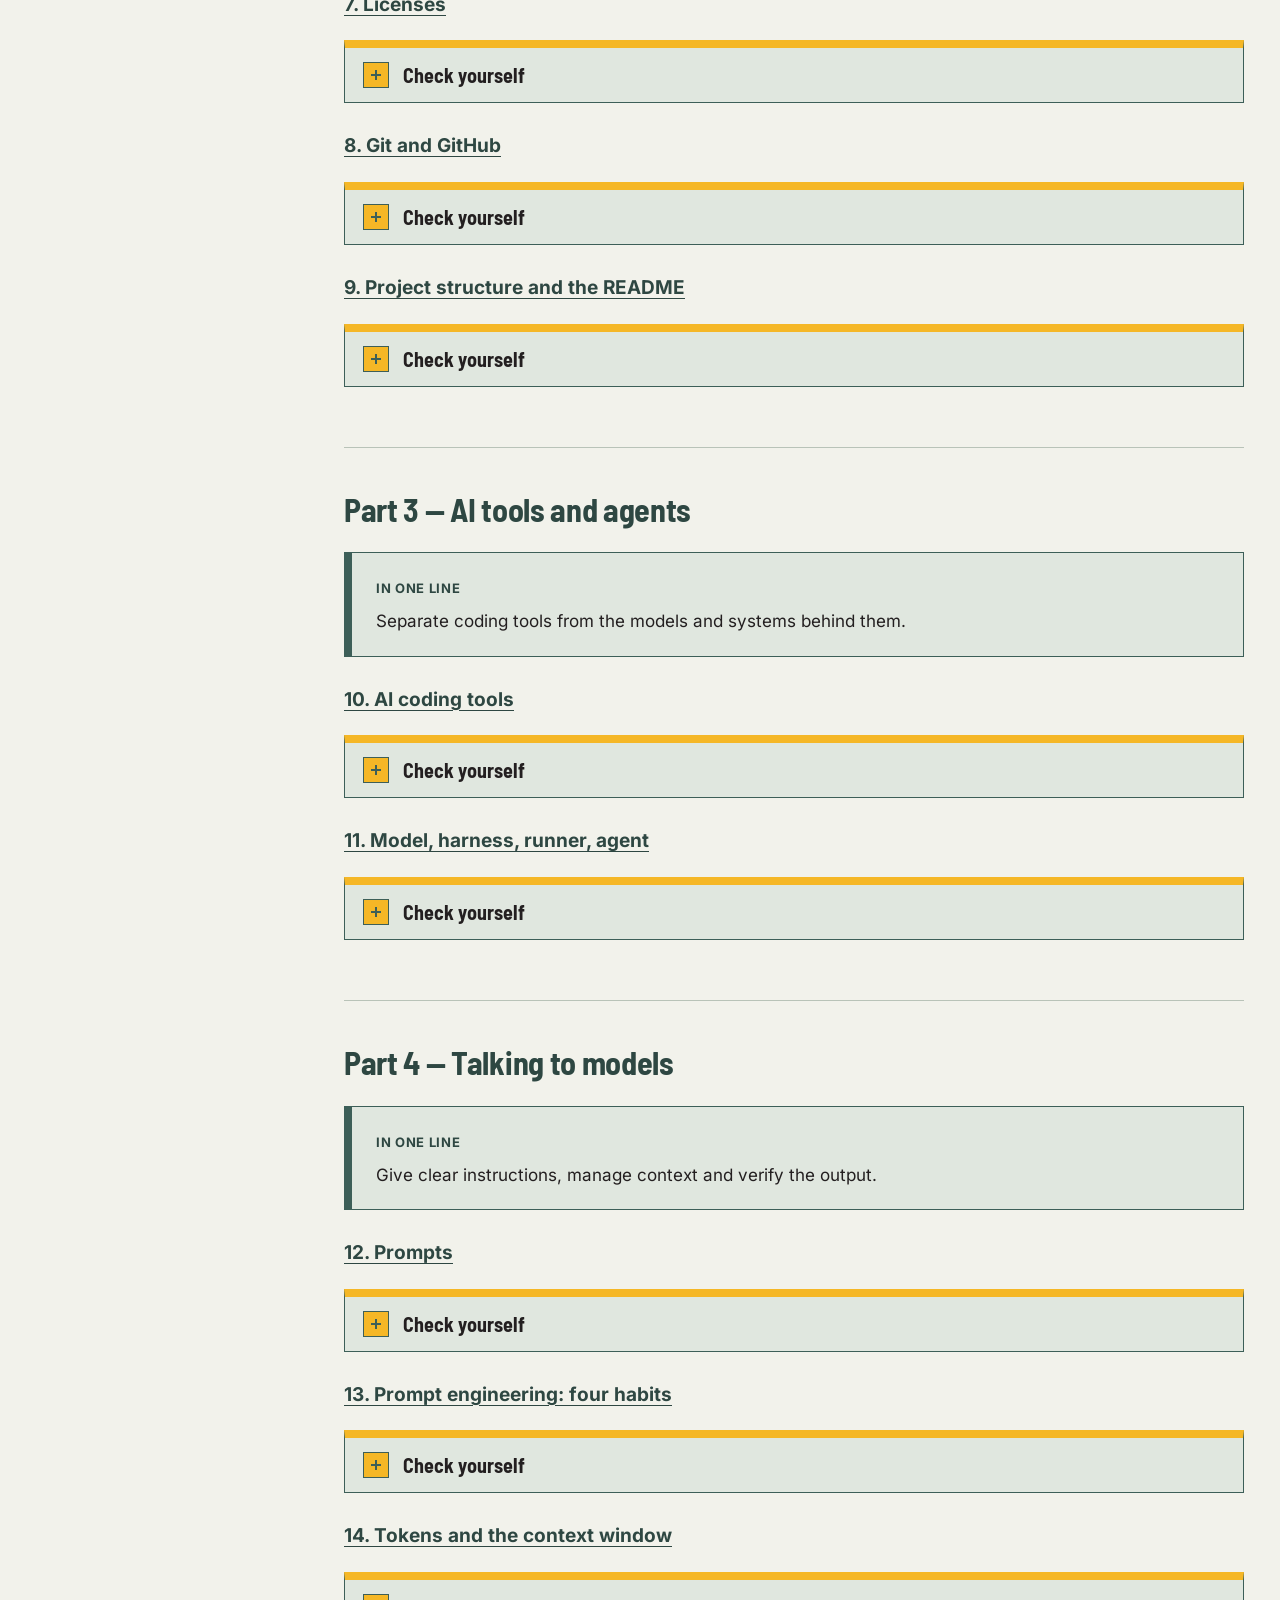
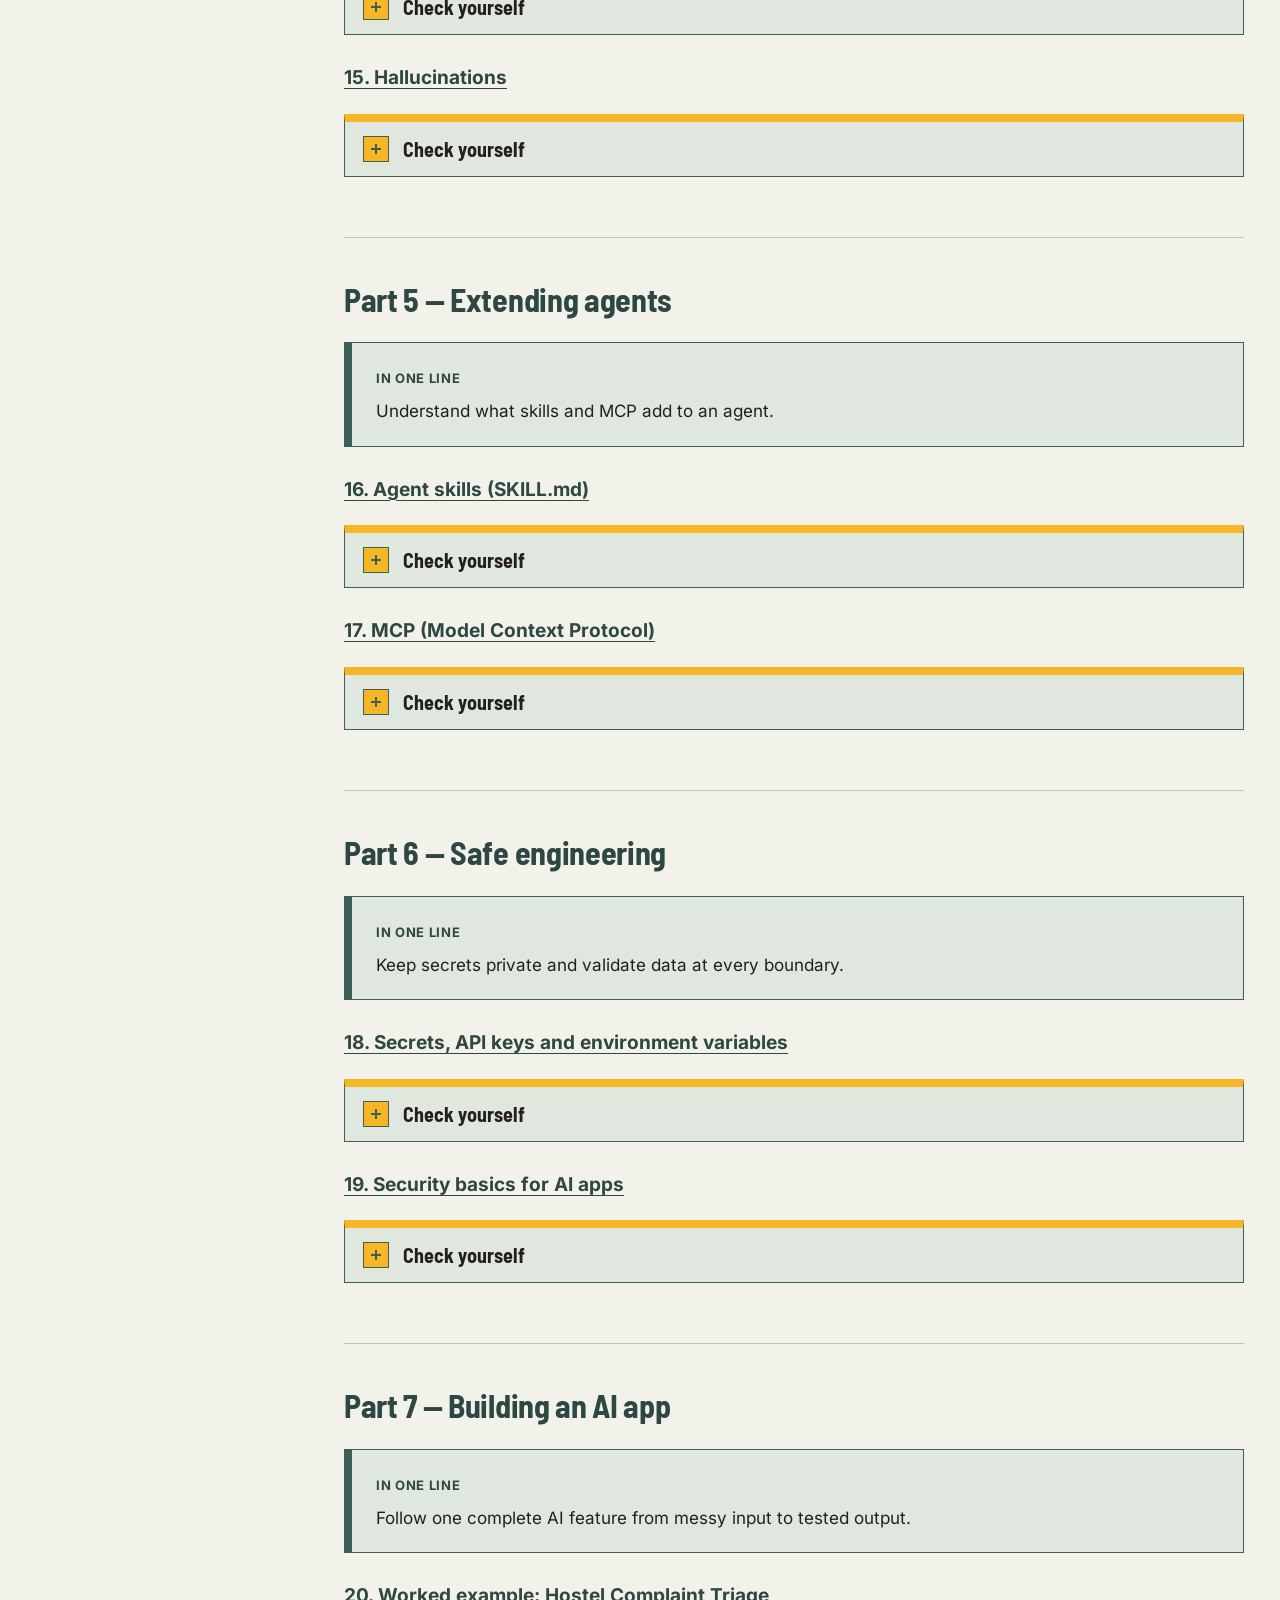
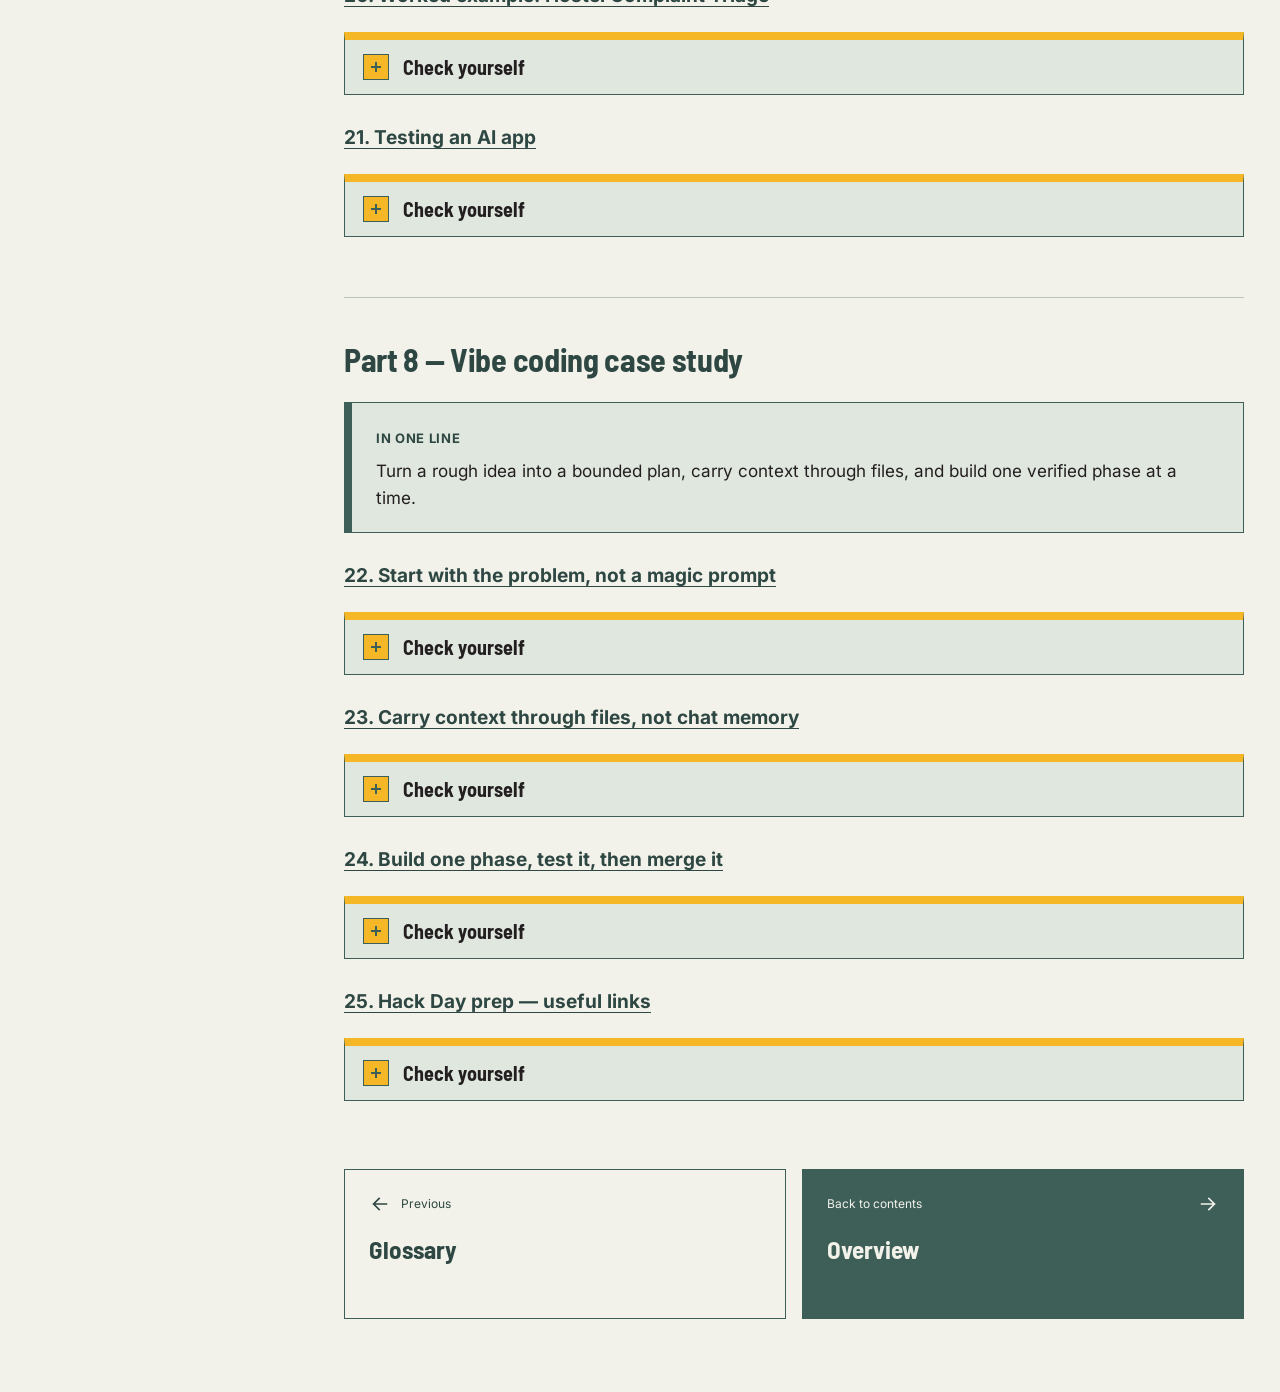
==== commit 9b1f6461: "Add vibe coding case study and Hack Day links" ====
--- a/answers.html
+++ b/answers.html
@@ -2,9 +2,9 @@
 <head><meta charset="utf-8"><meta name="viewport" content="width=device-width,initial-scale=1"><title>Answer key · Hacktoberfest study reference</title><meta name="description" content="Phase 1 study notes for first-year B.Tech students at NST SMRU."><link rel="stylesheet" href="assets/style.css"><script src="assets/site.js" defer></script></head>
 <body><a class="skip" href="#main">Skip to content</a><div class="layout">
 <aside aria-label="Study navigation"><a class="site-name" href="index.html">Hacktoberfest<br> study reference<span class="site-phase">Phase 1</span></a><details class="sidebar-menu" open><summary>Contents</summary><div class="sidebar-panel">
-<nav class="part-nav" aria-label="Study Parts"><a href="part-1.html"><span class="nav-number">01</span><span>Foundations</span></a><a href="part-2.html"><span class="nav-number">02</span><span>Open source, licenses and Git</span></a><a href="part-3.html"><span class="nav-number">03</span><span>AI tools and agents</span></a><a href="part-4.html"><span class="nav-number">04</span><span>Talking to models</span></a><a href="part-5.html"><span class="nav-number">05</span><span>Extending agents</span></a><a href="part-6.html"><span class="nav-number">06</span><span>Safe engineering</span></a><a href="part-7.html"><span class="nav-number">07</span><span>Building an AI app</span></a></nav>
+<nav class="part-nav" aria-label="Study Parts"><a href="part-1.html"><span class="nav-number">01</span><span>Foundations</span></a><a href="part-2.html"><span class="nav-number">02</span><span>Open source, licenses and Git</span></a><a href="part-3.html"><span class="nav-number">03</span><span>AI tools and agents</span></a><a href="part-4.html"><span class="nav-number">04</span><span>Talking to models</span></a><a href="part-5.html"><span class="nav-number">05</span><span>Extending agents</span></a><a href="part-6.html"><span class="nav-number">06</span><span>Safe engineering</span></a><a href="part-7.html"><span class="nav-number">07</span><span>Building an AI app</span></a><a href="part-8.html"><span class="nav-number">08</span><span>Vibe coding case study</span></a></nav>
 <nav class="reference-nav" aria-label="Reference pages"><a href="index.html">Overview</a><a href="glossary.html">Glossary</a><a href="answers.html" aria-current="page">Answer key</a></nav>
-<nav class="page-toc" aria-label="On this page"><h2>On this page</h2><a href="#answer-part-1">Part 1 — Foundations</a><a href="#answer-part-2">Part 2 — Open source, licenses and Git</a><a href="#answer-part-3">Part 3 — AI tools and agents</a><a href="#answer-part-4">Part 4 — Talking to models</a><a href="#answer-part-5">Part 5 — Extending agents</a><a href="#answer-part-6">Part 6 — Safe engineering</a><a href="#answer-part-7">Part 7 — Building an AI app</a></nav></div></details></aside>
+<nav class="page-toc" aria-label="On this page"><h2>On this page</h2><a href="#answer-part-1">Part 1 — Foundations</a><a href="#answer-part-2">Part 2 — Open source, licenses and Git</a><a href="#answer-part-3">Part 3 — AI tools and agents</a><a href="#answer-part-4">Part 4 — Talking to models</a><a href="#answer-part-5">Part 5 — Extending agents</a><a href="#answer-part-6">Part 6 — Safe engineering</a><a href="#answer-part-7">Part 7 — Building an AI app</a><a href="#answer-part-8">Part 8 — Vibe coding case study</a></nav></div></details></aside>
 <main id="main">
 <div class="page-heading"><h1>Answer key</h1><p>Try answering first. Then open a section to check your understanding.</p></div>
 <section id="answer-part-1"><h2>Part 1 — Foundations</h2><div class="one-line"><strong>In one line</strong><p>Start with software, APIs and models. Learn what “open” actually means.</p></div><h3><a href="part-1.html#section-1">1. Software basics you will keep hearing</a></h3><details class="check"><summary>Check yourself</summary><ol><li><p><strong>What is the difference between the frontend and the backend?</strong></p><details class="answer-reveal"><summary>Reveal answer</summary><div class="answer">The frontend is what users see. The backend runs on a server and handles data and logic.</div></details></li><li><p><strong>Name the parts of an API request.</strong></p><details class="answer-reveal"><summary>Reveal answer</summary><div class="answer">Method, URL, headers, and body.</div></details></li><li><p><strong>What does status code 401 usually mean?</strong></p><details class="answer-reveal"><summary>Reveal answer</summary><div class="answer">A missing or wrong key (unauthorized).</div></details></li></ol></details><h3><a href="part-1.html#section-2">2. What an AI model is</a></h3><details class="check"><summary>Check yourself</summary><ol><li><p><strong>What is the difference between training and inference?</strong></p><details class="answer-reveal"><summary>Reveal answer</summary><div class="answer">Training adjusts the weights by learning from examples. Inference uses the trained model on new input.</div></details></li><li><p><strong>What does &quot;7B&quot; tell you about a model?</strong></p><details class="answer-reveal"><summary>Reveal answer</summary><div class="answer">It has about 7 billion parameters.</div></details></li><li><p><strong>Name two things besides weights that you need to run a model.</strong></p><details class="answer-reveal"><summary>Reveal answer</summary><div class="answer">Any two of: architecture, tokenizer, configuration, compatible software.</div></details></li></ol></details><h3><a href="part-1.html#section-3">3. Where models run: local, cloud, API</a></h3><details class="check"><summary>Check yourself</summary><ol><li><p><strong>Give one advantage and one disadvantage of running a model locally.</strong></p><details class="answer-reveal"><summary>Reveal answer</summary><div class="answer">For example: it&#x27;s free and private, but it&#x27;s limited by your laptop&#x27;s memory and speed.</div></details></li><li><p><strong>Is Ollama a model?</strong></p><details class="answer-reveal"><summary>Reveal answer</summary><div class="answer">No. It&#x27;s a runner.</div></details></li><li><p><strong>What does quantization do?</strong></p><details class="answer-reveal"><summary>Reveal answer</summary><div class="answer">It stores the weights with fewer bits, so the model is smaller and faster, with a small quality loss.</div></details></li></ol></details><h3><a href="part-1.html#section-4">4. Open-source vs open-weight vs closed models</a></h3><details class="check"><summary>Check yourself</summary><ol><li><p><strong>A company lets you use its model only through an API. Is the model open-weight?</strong></p><details class="answer-reveal"><summary>Reveal answer</summary><div class="answer">No. API-only access isn&#x27;t open-weight.</div></details></li><li><p><strong>Does the OSI definition require every piece of training data to be public?</strong></p><details class="answer-reveal"><summary>Reveal answer</summary><div class="answer">No. It requires enough information about the data.</div></details></li><li><p><strong>Is &quot;free to use&quot; the same as &quot;open source&quot;?</strong></p><details class="answer-reveal"><summary>Reveal answer</summary><div class="answer">No.</div></details></li></ol></details><h3><a href="part-1.html#section-5">5. Model families, model cards, model IDs and Hugging Face</a></h3><details class="check"><summary>Check yourself</summary><ol><li><p><strong>Why is &quot;we use Gemma&quot; not specific enough?</strong></p><details class="answer-reveal"><summary>Reveal answer</summary><div class="answer">Gemma is a family with many models. You need the exact model ID.</div></details></li><li><p><strong>What three things should you record about any model you use?</strong></p><details class="answer-reveal"><summary>Reveal answer</summary><div class="answer">The exact model ID and version, the source URL, and the license.</div></details></li><li><p><strong>What is a gated model?</strong></p><details class="answer-reveal"><summary>Reveal answer</summary><div class="answer">A model you must log in and accept the license for before downloading.</div></details></li></ol></details></section>
@@ -14,4 +14,5 @@
 <section id="answer-part-5"><h2>Part 5 — Extending agents</h2><div class="one-line"><strong>In one line</strong><p>Understand what skills and MCP add to an agent.</p></div><h3><a href="part-5.html#section-16">16. Agent skills (SKILL.md)</a></h3><details class="check"><summary>Check yourself</summary><ol><li><p><strong>What file must every skill have?</strong></p><details class="answer-reveal"><summary>Reveal answer</summary><div class="answer">SKILL.md.</div></details></li><li><p><strong>Does adding a skill give an agent access to GitHub?</strong></p><details class="answer-reveal"><summary>Reveal answer</summary><div class="answer">No.</div></details></li><li><p><strong>What makes a skill good?</strong></p><details class="answer-reveal"><summary>Reveal answer</summary><div class="answer">A specific trigger, concrete steps, and a result you can check.</div></details></li></ol></details><h3><a href="part-5.html#section-17">17. MCP (Model Context Protocol)</a></h3><details class="check"><summary>Check yourself</summary><ol><li><p><strong>What is the difference between an MCP host and an MCP server?</strong></p><details class="answer-reveal"><summary>Reveal answer</summary><div class="answer">The host is the AI app. The server offers tools to it.</div></details></li><li><p><strong>How is a skill different from an MCP server?</strong></p><details class="answer-reveal"><summary>Reveal answer</summary><div class="answer">A skill gives steps to follow. An MCP server provides a connection to an outside tool.</div></details></li><li><p><strong>What does &quot;least privilege&quot; mean?</strong></p><details class="answer-reveal"><summary>Reveal answer</summary><div class="answer">Giving only the access that is really needed.</div></details></li></ol></details></section>
 <section id="answer-part-6"><h2>Part 6 — Safe engineering</h2><div class="one-line"><strong>In one line</strong><p>Keep secrets private and validate data at every boundary.</p></div><h3><a href="part-6.html#section-18">18. Secrets, API keys and environment variables</a></h3><details class="check"><summary>Check yourself</summary><ol><li><p><strong>Which is safe to commit: .env or .env.example?</strong></p><details class="answer-reveal"><summary>Reveal answer</summary><div class="answer">.env.example.</div></details></li><li><p><strong>You pushed a key and deleted it in the next commit. Are you safe?</strong></p><details class="answer-reveal"><summary>Reveal answer</summary><div class="answer">No. The key is still in Git history, so rotate it now.</div></details></li><li><p><strong>Why shouldn&#x27;t an API key be in browser code?</strong></p><details class="answer-reveal"><summary>Reveal answer</summary><div class="answer">Anyone can read browser code and steal the key.</div></details></li></ol></details><h3><a href="part-6.html#section-19">19. Security basics for AI apps</a></h3><details class="check"><summary>Check yourself</summary><ol><li><p><strong>What is prompt injection?</strong></p><details class="answer-reveal"><summary>Reveal answer</summary><div class="answer">Hidden instructions inside outside text that try to control the model.</div></details></li><li><p><strong>Why should you validate the model&#x27;s output?</strong></p><details class="answer-reveal"><summary>Reveal answer</summary><div class="answer">It can be broken or wrong, and bad data could crash the app or mislead users.</div></details></li></ol></details></section>
 <section id="answer-part-7"><h2>Part 7 — Building an AI app</h2><div class="one-line"><strong>In one line</strong><p>Follow one complete AI feature from messy input to tested output.</p></div><h3><a href="part-7.html#section-20">20. Worked example: Hostel Complaint Triage</a></h3><details class="check"><summary>Check yourself</summary><ol><li><p><strong>List the five steps of the MVP flow.</strong></p><details class="answer-reveal"><summary>Reveal answer</summary><div class="answer">Submit message → backend sends it to the model → model returns JSON → backend validates it → dashboard shows the card and allows correction.</div></details></li><li><p><strong>In the code sketch, why is JSON.parse not the last step?</strong></p><details class="answer-reveal"><summary>Reveal answer</summary><div class="answer">The model&#x27;s JSON can still have missing or wrong values, so you must validate it.</div></details></li></ol></details><h3><a href="part-7.html#section-21">21. Testing an AI app</a></h3><details class="check"><summary>Check yourself</summary><ol><li><p><strong>Name three tricky inputs to test in a triage app.</strong></p><details class="answer-reveal"><summary>Reveal answer</summary><div class="answer">Any three: no room number, slang or typos, duplicates, mixed urgency signals.</div></details></li><li><p><strong>What should your app do if the model returns invalid JSON?</strong></p><details class="answer-reveal"><summary>Reveal answer</summary><div class="answer">Show a clear error or retry, and not crash or save bad data.</div></details></li></ol></details></section>
+<section id="answer-part-8"><h2>Part 8 — Vibe coding case study</h2><div class="one-line"><strong>In one line</strong><p>Turn a rough idea into a bounded plan, carry context through files, and build one verified phase at a time.</p></div><h3><a href="part-8.html#section-22">22. Start with the problem, not a magic prompt</a></h3><details class="check"><summary>Check yourself</summary><ol><li><p><strong>Why is “build me a hostel dashboard” a weak first prompt?</strong></p><details class="answer-reveal"><summary>Reveal answer</summary><div class="answer">It describes a screen, not the real users, pain points, workflow, constraints or definition of success.</div></details></li><li><p><strong>What four capabilities formed the approved MVP?</strong></p><details class="answer-reveal"><summary>Reveal answer</summary><div class="answer">Import and triage, complaints board, complaint details, and WhatsApp work-order export.</div></details></li></ol></details><h3><a href="part-8.html#section-23">23. Carry context through files, not chat memory</a></h3><details class="check"><summary>Check yourself</summary><ol><li><p><strong>Which three documents carried the main product context?</strong></p><details class="answer-reveal"><summary>Reveal answer</summary><div class="answer">PRODUCT_SPECIFICATION.md, DESIGN.md and Build_PLAN.md.</div></details></li><li><p><strong>Did Antigravity and Codex need automatic chat synchronization?</strong></p><details class="answer-reveal"><summary>Reveal answer</summary><div class="answer">No. They recovered the important context from shared project files, source code and Git history.</div></details></li></ol></details><h3><a href="part-8.html#section-24">24. Build one phase, test it, then merge it</a></h3><details class="check"><summary>Check yourself</summary><ol><li><p><strong>Why was the real model connected after the demo workflow?</strong></p><details class="answer-reveal"><summary>Reveal answer</summary><div class="answer">The UI and data flow could be built and tested without spending model quota, and API failures stayed isolated to one later phase.</div></details></li><li><p><strong>What should happen before a phase is merged?</strong></p><details class="answer-reveal"><summary>Reveal answer</summary><div class="answer">The bounded feature should be implemented, tested, reviewed in a pull request and checked against its acceptance criteria.</div></details></li></ol></details><h3><a href="part-8.html#section-25">25. Hack Day prep — useful links</a></h3><details class="check"><summary>Check yourself</summary><ol><li><p><strong>Which resource helps you choose an application license?</strong></p><details class="answer-reveal"><summary>Reveal answer</summary><div class="answer">Choose a License at choosealicense.com.</div></details></li><li><p><strong>What is Context7 useful for?</strong></p><details class="answer-reveal"><summary>Reveal answer</summary><div class="answer">It supplies current library documentation so the agent is less likely to guess outdated APIs.</div></details></li><li><p><strong>Does MCP replace the open-weight model used by your product?</strong></p><details class="answer-reveal"><summary>Reveal answer</summary><div class="answer">No. MCP connects the agent or app to tools; the product’s model is a separate architectural choice.</div></details></li></ol></details></section>
 <nav class="pager" aria-label="Previous and next pages"><a class="page-prev" rel="prev" href="glossary.html"><span class="pager-direction"><svg viewBox="0 0 24 24" width="22" height="22" aria-hidden="true" focusable="false"><path d="M5 12h14m-6-6 6 6-6 6" fill="none" stroke="currentColor" stroke-width="1.8" stroke-linecap="square"/></svg><small>Previous</small></span><strong>Glossary</strong></a><a class="page-next" rel="next" href="index.html"><span class="pager-direction"><small>Back to contents</small><svg viewBox="0 0 24 24" width="22" height="22" aria-hidden="true" focusable="false"><path d="M5 12h14m-6-6 6 6-6 6" fill="none" stroke="currentColor" stroke-width="1.8" stroke-linecap="square"/></svg></span><strong>Overview</strong></a></nav></main></div><p id="copy-status" class="sr-only" role="status" aria-live="polite"></p></body></html>
--- a/assets/style.css
+++ b/assets/style.css
@@ -2,7 +2,7 @@
 :root{--forest:#3d5f58;--deep:#2e4742;--ink:#231f20;--paper:#f2f2eb;--sky:#8bb2de;--ochre:#f5b726;--pink:#e97b77;--orange:#e53927;--maroon:#671912;--line:#b9c3b8;color-scheme:light;font-family:Inter,Arial,sans-serif;color:var(--ink);background:var(--paper);font-size:16px;line-height:1.65;scroll-padding-top:32px;scrollbar-color:var(--forest) var(--paper)}
 *{box-sizing:border-box}body{margin:0}a{color:var(--deep);text-underline-offset:4px}a:hover{text-decoration-thickness:2px}button,input{font:inherit}button,a,input,summary{-webkit-tap-highlight-color:transparent}button,summary{cursor:pointer}a:focus-visible,button:focus-visible,summary:focus-visible,input:focus-visible,pre:focus-visible,.table-wrap:focus-visible{outline:3px solid var(--maroon);outline-offset:4px}::selection{background:var(--pink);color:var(--ink)}[hidden]{display:none!important}.skip{position:fixed;top:-100px;left:16px;z-index:20;background:var(--ochre);padding:12px}.skip:focus{top:12px}.sr-only{position:absolute;width:1px;height:1px;padding:0;overflow:hidden;clip-path:inset(50%);white-space:nowrap}
 .layout{display:grid;grid-template-columns:250px minmax(0,1fr);gap:58px;max-width:1360px;margin:0 auto;padding:52px 36px 72px}aside{align-self:start;position:sticky;top:32px;max-height:calc(100vh - 64px);overflow:auto;padding:0 24px 8px 0;border-right:1px solid var(--line);scrollbar-width:thin}.site-name{display:block;position:relative;font-family:'Barlow Semi Condensed','Arial Narrow',Arial,sans-serif;font-size:30px;line-height:1.05;font-weight:800;letter-spacing:-.02em;text-decoration:none;color:var(--forest);padding:0 10px 34px}.site-name::after{content:'';position:absolute;left:10px;bottom:18px;width:48px;height:7px;background:var(--orange);box-shadow:48px 0 0 var(--sky),96px 0 0 var(--ochre),144px 0 0 var(--pink)}.site-phase{display:block;margin-top:12px;font:400 12px/1.5 Inter,Arial,sans-serif;letter-spacing:0;color:var(--deep)}.sidebar-menu{border:0}.sidebar-menu>summary{display:none}.sidebar-panel nav{display:flex;flex-direction:column}.part-nav{gap:4px}.part-nav a{display:grid;grid-template-columns:24px 1fr;gap:10px;align-items:start;padding:11px 10px;color:var(--deep);font-size:13px;line-height:1.5;text-decoration:none}.nav-number{font-family:'Martian Mono',monospace;font-size:11px;padding-top:2px}.part-nav a:hover,.reference-nav a:hover,.page-toc a:hover{background:#e0e7df}.part-nav a[aria-current="page"]{background:var(--forest);color:var(--paper);font-weight:700}.part-nav a[aria-current="page"]:focus-visible{outline-color:var(--maroon)}.reference-nav{margin-top:20px;padding:14px 0;border-block:1px solid var(--line)}.reference-nav a{padding:9px 10px;font-size:13px;text-decoration:none}.reference-nav a[aria-current="page"]{font-weight:700;text-decoration:underline;text-decoration-color:var(--forest);text-decoration-thickness:2px}.page-toc{padding-top:22px}.page-toc h2{font:700 12px/1.5 Inter,Arial,sans-serif;color:var(--deep);margin:0 10px 10px}.page-toc a{font-size:12px;line-height:1.6;padding:7px 10px;text-decoration:none}.page-toc a[aria-current="location"]{font-weight:700;text-decoration:underline}
-main{min-width:0;max-width:900px}.page-heading{position:relative;padding:18px 0 36px;border-bottom:2px solid var(--forest);margin-bottom:44px}.page-heading::before{content:'';position:absolute;left:0;top:0;width:72px;height:8px;background:var(--orange)}.page-heading h1{font-family:'Barlow Semi Condensed','Arial Narrow',Arial,sans-serif;font-size:clamp(42px,5.3vw,72px);line-height:1;letter-spacing:-.025em;max-width:820px;color:var(--forest);margin:0 0 22px;font-weight:800;text-wrap:balance}.page-heading>p{font-size:19px;line-height:1.5;max-width:55ch;margin:0}h2,h3{line-height:1.2;text-wrap:balance}h2{font-family:'Barlow Semi Condensed','Arial Narrow',Arial,sans-serif;font-weight:700;font-size:32px;letter-spacing:-.01em;margin:0 0 24px;color:var(--deep)}h3{font-size:19px;margin:32px 0 12px}p{margin:0 0 18px}section{scroll-margin-top:32px;margin-bottom:60px}section+section{padding-top:42px;border-top:1px solid var(--line)}.section-no{font-family:'Martian Mono',monospace;display:block;color:var(--forest);font-size:13px;margin-bottom:12px}ul,ol{padding-left:24px;margin:16px 0 24px}li{margin:9px 0;padding-left:3px}.one-line{padding:20px 24px;background:#e0e7df;border:1px solid var(--forest);border-left:8px solid var(--forest);margin:0 0 26px}.one-line>strong{font-size:13px;color:var(--deep);text-transform:uppercase;letter-spacing:.05em}.one-line p{margin:7px 0 0;line-height:1.6}.key-points{margin:0 0 28px}.key-points li{margin:14px 0}#start{position:relative;background:var(--forest);color:var(--paper);padding:38px 40px 42px;border:2px solid var(--ink);box-shadow:8px 8px 0 var(--ochre)}#start::after{content:'';position:absolute;right:0;top:0;width:18px;height:72px;background:var(--orange)}#start h2{color:var(--paper);max-width:18ch}#start p{max-width:67ch}.primary{background:var(--pink);border:2px solid var(--ink);color:var(--ink);font-weight:700;display:inline-flex;gap:25px;padding:12px 18px;text-decoration:none;box-shadow:4px 4px 0 var(--maroon);margin:10px 0 26px}.primary:hover{background:var(--ochre)}.color-blocks{display:flex;max-width:280px;height:18px;margin-top:12px}.color-blocks i{flex:1;background:var(--orange)}.color-blocks i:nth-child(2){background:var(--sky)}.color-blocks i:nth-child(3){background:var(--ochre)}.color-blocks i:nth-child(4){background:var(--pink)}.cards{display:grid;grid-template-columns:repeat(2,minmax(0,1fr));gap:18px}.part-card{display:flex;flex-direction:column;position:relative;padding:30px 25px 25px;background:var(--paper);border:1.5px solid var(--forest);border-top-width:9px;text-decoration:none;color:var(--ink)}.part-card:nth-child(1){background:var(--sky);border-top-color:var(--orange)}.part-card:nth-child(2){border-top-color:var(--pink)}.part-card:nth-child(3){background:#e0e7df;border-top-color:var(--sky)}.part-card:nth-child(4){background:var(--ochre);border-top-color:var(--maroon)}.part-card:nth-child(5){background:var(--pink);border-top-color:var(--orange)}.part-card:nth-child(6){border-top-color:var(--ochre)}.part-card:nth-child(7){background:var(--forest);border-color:var(--forest);border-top-color:var(--orange);color:var(--paper)}.part-card:hover{border-color:var(--maroon);background:#e4e9e0;color:var(--ink)}.part-card h3{font-family:'Barlow Semi Condensed',Arial,sans-serif;font-size:31px;line-height:1.08;margin:18px 0 12px}.part-card p{font-size:14px;line-height:1.6;margin-bottom:24px}.part-number{font-family:'Martian Mono',monospace;font-size:11px;line-height:1.7}.card-link{font-weight:700;font-size:13px;margin-top:auto;display:flex;justify-content:space-between}.part-card:last-child{grid-column:1/-1}.part-card:last-child h3{margin-top:14px}
+main{min-width:0;max-width:900px}.page-heading{position:relative;padding:18px 0 36px;border-bottom:2px solid var(--forest);margin-bottom:44px}.page-heading::before{content:'';position:absolute;left:0;top:0;width:72px;height:8px;background:var(--orange)}.page-heading h1{font-family:'Barlow Semi Condensed','Arial Narrow',Arial,sans-serif;font-size:clamp(42px,5.3vw,72px);line-height:1;letter-spacing:-.025em;max-width:820px;color:var(--forest);margin:0 0 22px;font-weight:800;text-wrap:balance}.page-heading>p{font-size:19px;line-height:1.5;max-width:55ch;margin:0}h2,h3{line-height:1.2;text-wrap:balance}h2{font-family:'Barlow Semi Condensed','Arial Narrow',Arial,sans-serif;font-weight:700;font-size:32px;letter-spacing:-.01em;margin:0 0 24px;color:var(--deep)}h3{font-size:19px;margin:32px 0 12px}p{margin:0 0 18px}section{scroll-margin-top:32px;margin-bottom:60px}section+section{padding-top:42px;border-top:1px solid var(--line)}.section-no{font-family:'Martian Mono',monospace;display:block;color:var(--forest);font-size:13px;margin-bottom:12px}ul,ol{padding-left:24px;margin:16px 0 24px}li{margin:9px 0;padding-left:3px}.one-line{padding:20px 24px;background:#e0e7df;border:1px solid var(--forest);border-left:8px solid var(--forest);margin:0 0 26px}.one-line>strong{font-size:13px;color:var(--deep);text-transform:uppercase;letter-spacing:.05em}.one-line p{margin:7px 0 0;line-height:1.6}.key-points{margin:0 0 28px}.key-points li{margin:14px 0}#start{position:relative;background:var(--forest);color:var(--paper);padding:38px 40px 42px;border:2px solid var(--ink);box-shadow:8px 8px 0 var(--ochre)}#start::after{content:'';position:absolute;right:0;top:0;width:18px;height:72px;background:var(--orange)}#start h2{color:var(--paper);max-width:18ch}#start p{max-width:67ch}.primary{background:var(--pink);border:2px solid var(--ink);color:var(--ink);font-weight:700;display:inline-flex;gap:25px;padding:12px 18px;text-decoration:none;box-shadow:4px 4px 0 var(--maroon);margin:10px 0 26px}.primary:hover{background:var(--ochre)}.color-blocks{display:flex;max-width:280px;height:18px;margin-top:12px}.color-blocks i{flex:1;background:var(--orange)}.color-blocks i:nth-child(2){background:var(--sky)}.color-blocks i:nth-child(3){background:var(--ochre)}.color-blocks i:nth-child(4){background:var(--pink)}.cards{display:grid;grid-template-columns:repeat(2,minmax(0,1fr));gap:18px}.part-card{display:flex;flex-direction:column;position:relative;padding:30px 25px 25px;background:var(--paper);border:1.5px solid var(--forest);border-top-width:9px;text-decoration:none;color:var(--ink)}.part-card:nth-child(1){background:var(--sky);border-top-color:var(--orange)}.part-card:nth-child(2){border-top-color:var(--pink)}.part-card:nth-child(3){background:#e0e7df;border-top-color:var(--sky)}.part-card:nth-child(4){background:var(--ochre);border-top-color:var(--maroon)}.part-card:nth-child(5){background:var(--pink);border-top-color:var(--orange)}.part-card:nth-child(6){border-top-color:var(--ochre)}.part-card:nth-child(7){background:#e0e7df;border-top-color:var(--sky)}.part-card:nth-child(8){background:var(--forest);border-color:var(--forest);border-top-color:var(--orange);color:var(--paper)}.part-card:hover{border-color:var(--maroon);background:#e4e9e0;color:var(--ink)}.part-card h3{font-family:'Barlow Semi Condensed',Arial,sans-serif;font-size:31px;line-height:1.08;margin:18px 0 12px}.part-card p{font-size:14px;line-height:1.6;margin-bottom:24px}.part-number{font-family:'Martian Mono',monospace;font-size:11px;line-height:1.7}.card-link{font-weight:700;font-size:13px;margin-top:auto;display:flex;justify-content:space-between}.part-card:last-child{grid-column:1/-1}.part-card:last-child h3{margin-top:14px}
 /* Native disclosures keep keyboard and no-script behavior; authored markers match the brand. */
 details{border:0}summary{list-style:none;min-height:52px;display:flex;align-items:center;gap:14px;font-size:14px;font-weight:700;line-height:1.5}summary::-webkit-details-marker{display:none}summary::before{content:'';flex:0 0 24px;width:24px;height:24px;border:1px solid var(--forest);background:linear-gradient(var(--forest),var(--forest)) center/10px 2px no-repeat,linear-gradient(var(--forest),var(--forest)) center/2px 10px no-repeat,var(--paper)}details[open]>summary::before{background:linear-gradient(var(--forest),var(--forest)) center/10px 2px no-repeat,var(--ochre)}summary:hover{color:var(--maroon)}.full-notes{margin-top:28px;border:1px solid var(--forest);border-top:8px solid var(--sky);background:var(--paper)}.full-notes>summary{padding:14px 18px;background:#e9ece4;font:700 20px/1.2 'Barlow Semi Condensed','Arial Narrow',Arial,sans-serif}.full-notes>summary::before{border-color:var(--forest);background:linear-gradient(var(--forest),var(--forest)) center/10px 2px no-repeat,linear-gradient(var(--forest),var(--forest)) center/2px 10px no-repeat,var(--sky)}.full-notes>summary:hover{background:var(--sky);color:var(--ink)}.full-notes[open]{padding:0 22px 20px}.full-notes[open]>summary{margin:0 -22px 20px;border-bottom:1px solid var(--forest);background:var(--sky)}.full-notes[open]>summary::before{background:linear-gradient(var(--forest),var(--forest)) center/10px 2px no-repeat,var(--sky)}.check{margin-top:24px;border:1px solid var(--forest);border-top:8px solid var(--ochre);background:var(--paper)}.check>summary{padding:14px 18px;background:#e0e7df;font:700 20px/1.2 'Barlow Semi Condensed','Arial Narrow',Arial,sans-serif}.check>summary::before{border-color:var(--forest);background:linear-gradient(var(--forest),var(--forest)) center/10px 2px no-repeat,linear-gradient(var(--forest),var(--forest)) center/2px 10px no-repeat,var(--ochre)}.check>summary:hover{background:var(--ochre);color:var(--ink)}.check[open]>summary{border-bottom:1px solid var(--forest);background:var(--ochre)}.check[open]>summary::before{background:linear-gradient(var(--forest),var(--forest)) center/10px 2px no-repeat,var(--ochre)}.check>ol{padding:2px 24px 0 45px;margin:20px 0}.check>ol>li{margin:0 0 26px;padding-left:5px}.check>ol>li:last-child{margin-bottom:18px}.check li p{margin:0 0 12px}.check>p{padding:22px 20px 0}.answer-reveal{margin:0;border:0}.answer-reveal>summary{display:inline-flex;min-height:40px;font-size:12px;gap:9px;color:var(--deep);font-weight:700;padding:4px 0}.answer-reveal>summary::before{width:18px;height:18px;flex-basis:18px;background-size:8px 2px,2px 8px}.answer-reveal[open]>summary::before{background:linear-gradient(var(--forest),var(--forest)) center/8px 2px no-repeat,var(--ochre)}.answer{background:#e6e9df;padding:16px 18px;margin-top:8px;color:var(--deep);line-height:1.65;font-size:15px}.check>.answer-reveal{margin:0 20px 20px}
 .code{display:grid;grid-template-columns:1fr auto;margin:24px 0;background:var(--deep);color:var(--paper);border:1px solid var(--forest)}.code::before{content:'CODE';align-self:center;padding:12px 0 10px 18px;font:700 10px/1 'Martian Mono',Consolas,monospace;letter-spacing:.12em;color:var(--sky)}.code pre{grid-column:1/-1;overflow:auto;line-height:1.65;padding:18px 22px 22px;margin:0;border-top:1px solid rgba(242,242,235,.28);tab-size:2;font-size:13px;scrollbar-color:var(--sky) var(--deep)}.code code{font-family:'Martian Mono',Consolas,monospace;font-size:12px}.copy{position:static;align-self:center;min-width:74px;margin:7px 9px 7px 0;border:1px solid var(--paper);background:var(--forest);color:var(--paper);font-size:12px;line-height:1.4;padding:7px 12px}.copy:hover{background:var(--paper);color:var(--ink)}.copy:focus-visible{outline-color:var(--ochre)}.table-wrap{overflow:auto;margin:24px 0;max-width:100%}table{border-collapse:collapse;width:100%;font-size:14px;line-height:1.6}th,td{padding:14px 16px;border:1px solid var(--line);text-align:left;vertical-align:top;min-width:120px}th{background:var(--forest);color:var(--paper);font-weight:700}tr:nth-child(even){background:#e8ece3}.diagrams{display:grid;grid-template-columns:repeat(auto-fit,minmax(245px,1fr));gap:20px;margin:28px 0}.diagram{margin:0;background:#e9ece4;border:1px solid var(--line);padding:16px;display:flex;flex-direction:column;align-items:center}.diagram>div{width:100%;max-width:360px}.diagram svg{display:block;width:100%;height:auto}.diagram figcaption{font-size:13px;line-height:1.6;max-width:56ch;margin:12px 0 0;align-self:stretch}.diagram figcaption strong{display:inline-block;margin-bottom:5px}
